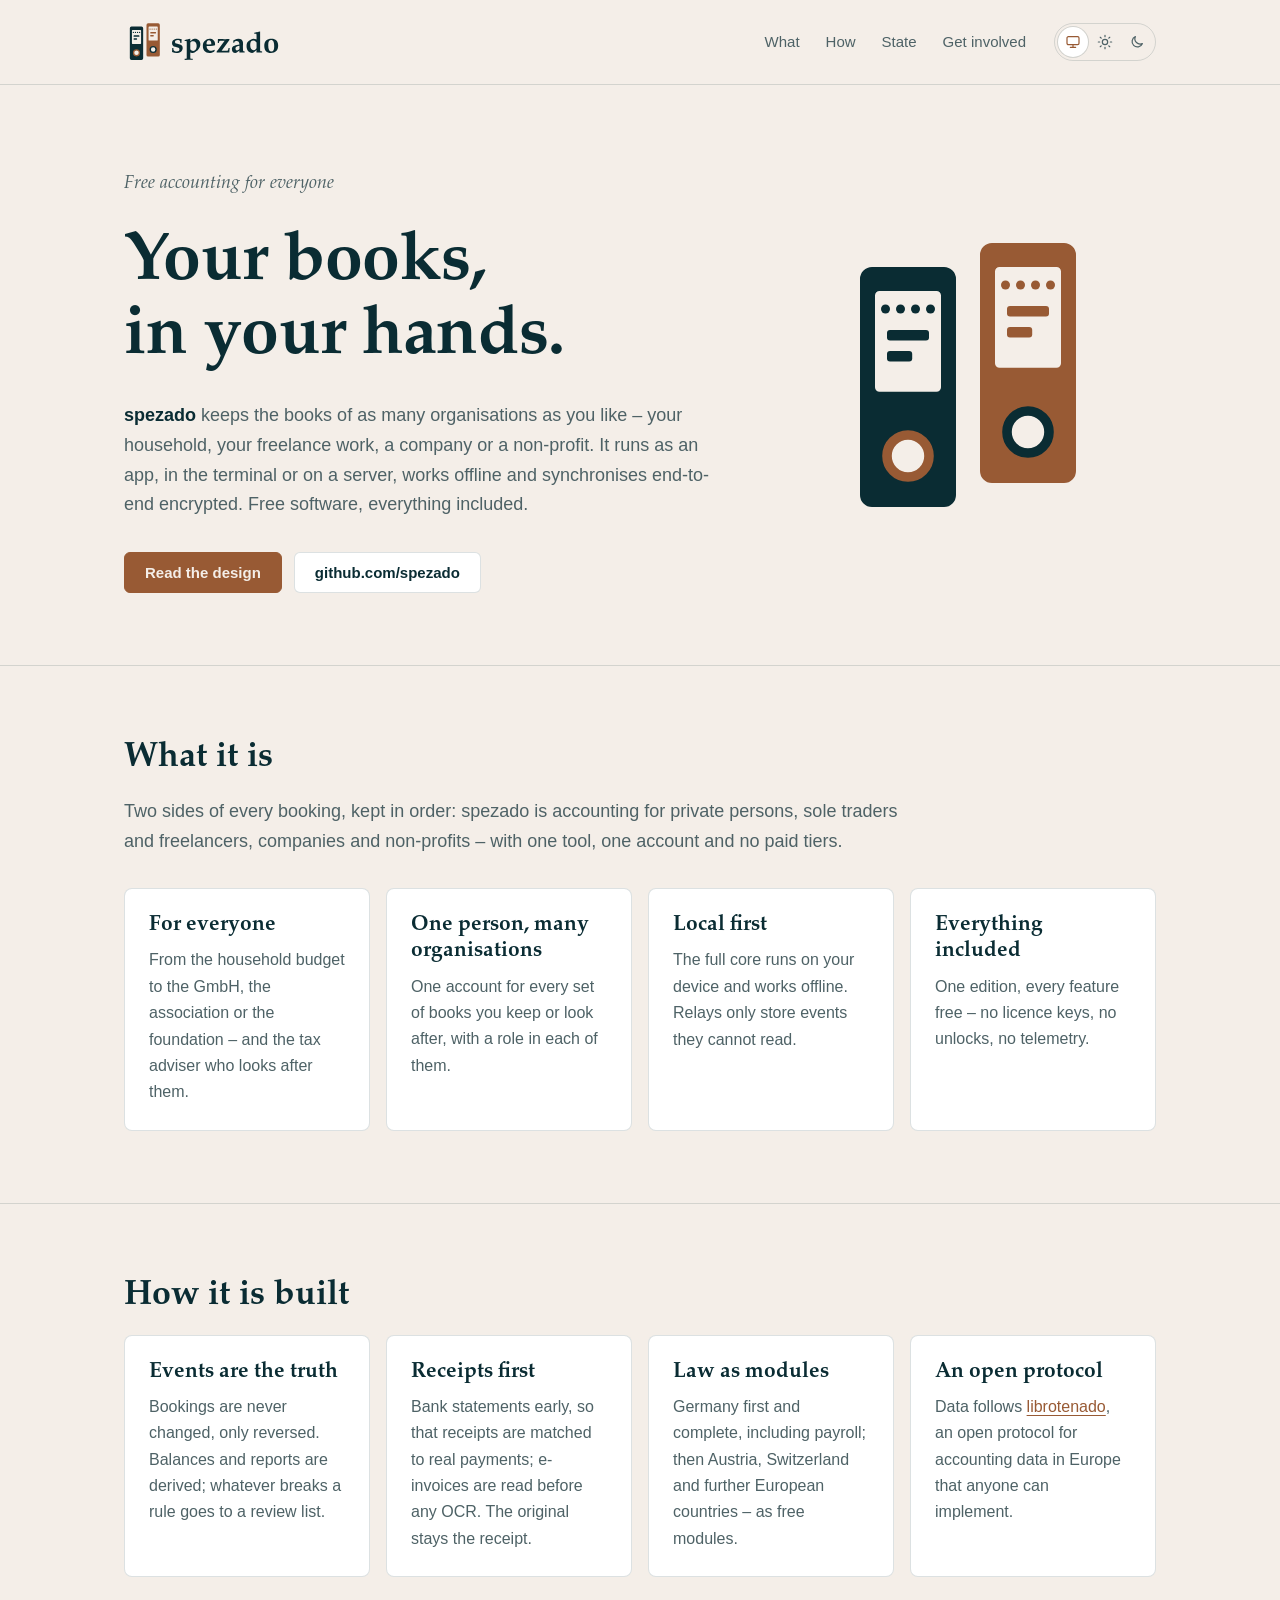
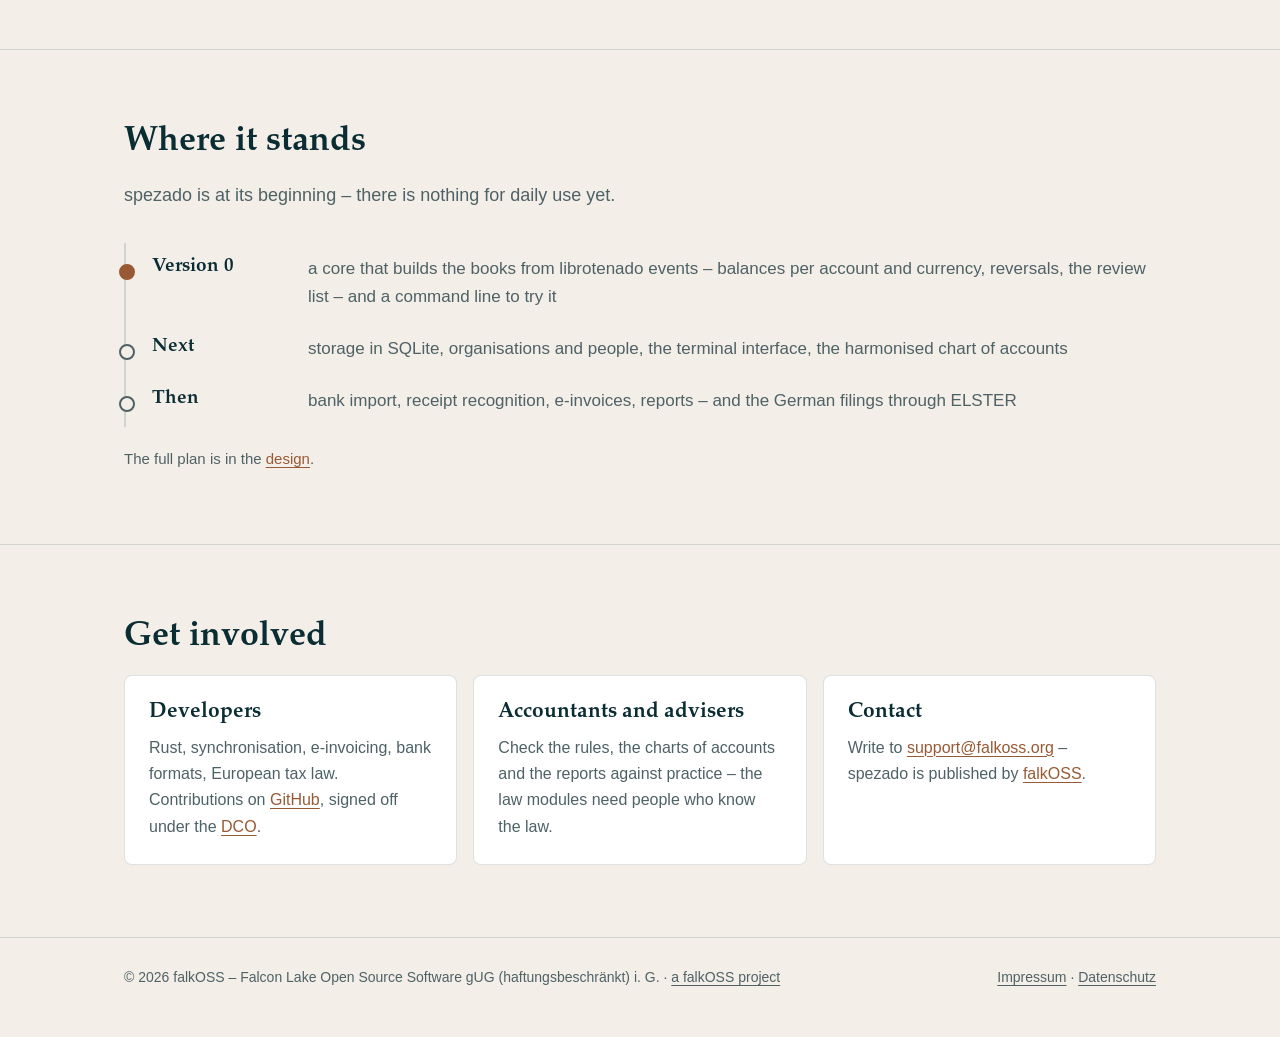
==== index.html @ 471a6f92 "spezado website: the landing page at spezado.app One static page with the brand kit – light, dark or" ====
<!doctype html>
<html lang="en">
<head>
  <meta charset="utf-8">
  <meta name="viewport" content="width=device-width, initial-scale=1">
  <title>spezado – free accounting for everyone</title>
  <meta name="description" content="spezado is free accounting software for private finances, freelancers, companies and non-profits – local first, on an open protocol. A falkOSS project, in early development.">
  <meta name="theme-color" content="#F4EEE8" media="(prefers-color-scheme: light)">
  <meta name="theme-color" content="#071F25" media="(prefers-color-scheme: dark)">
  <meta name="color-scheme" content="light dark">
  <link rel="canonical" href="https://spezado.app/">
  <meta property="og:type" content="website">
  <meta property="og:url" content="https://spezado.app/">
  <meta property="og:site_name" content="spezado">
  <meta property="og:title" content="spezado – free accounting for everyone">
  <meta property="og:description" content="Free accounting for private finances, freelancers, companies and non-profits – local first, on an open protocol, everything included.">
  <meta property="og:image" content="https://spezado.app/social.png">
  <meta property="og:image:width" content="1280">
  <meta property="og:image:height" content="640">
  <meta name="twitter:card" content="summary_large_image">
  <link rel="icon" href="favicon.ico" sizes="any">
  <link rel="icon" href="favicon.svg" type="image/svg+xml">
  <link rel="apple-touch-icon" href="apple-touch-icon.png">
  <link rel="manifest" href="site.webmanifest">
  <link rel="preload" href="assets/fonts/Domitian-Bold.woff2" as="font" type="font/woff2" crossorigin>
  <link rel="stylesheet" href="style.css">
  <script>try { var t = localStorage.getItem("theme"); if (t === "light" || t === "dark") document.documentElement.dataset.theme = t; } catch (e) {}</script>
  <script src="theme.js" defer></script>
</head>
<body>
  <header>
    <div class="wrap">
      <a class="home" href="./" aria-label="spezado home">
        <img class="on-light" src="assets/spezado-lockup-on-light.svg" alt="spezado" width="157" height="44">
        <img class="on-dark" src="assets/spezado-lockup-on-dark.svg" alt="spezado" width="157" height="44">
      </a>
      <div class="right">
        <nav>
          <a href="#what">What</a>
          <a href="#how">How</a>
          <a href="#state">State</a>
          <a href="#involved">Get involved</a>
        </nav>
        <div class="theme" role="group" aria-label="Colour scheme" hidden>
          <button type="button" data-set-theme="system" aria-pressed="true" title="Like the system">
            <svg viewBox="0 0 24 24" aria-hidden="true"><rect x="3" y="4" width="18" height="12" rx="2"/><path d="M8 20h8M12 16v4"/></svg><span class="sr">Like the system</span>
          </button>
          <button type="button" data-set-theme="light" aria-pressed="false" title="Light">
            <svg viewBox="0 0 24 24" aria-hidden="true"><circle cx="12" cy="12" r="4"/><path d="M12 2v2M12 20v2M4.9 4.9l1.4 1.4M17.7 17.7l1.4 1.4M2 12h2M20 12h2M4.9 19.1l1.4-1.4M17.7 6.3l1.4-1.4"/></svg><span class="sr">Light</span>
          </button>
          <button type="button" data-set-theme="dark" aria-pressed="false" title="Dark">
            <svg viewBox="0 0 24 24" aria-hidden="true"><path d="M20 14.5A8 8 0 0 1 9.5 4a8 8 0 1 0 10.5 10.5z"/></svg><span class="sr">Dark</span>
          </button>
        </div>
      </div>
    </div>
  </header>

  <main>
    <div class="hero">
      <div class="wrap">
        <div>
          <p class="kicker">Free accounting for everyone</p>
          <h1>Your books,<br>in your hands.</h1>
          <p><strong>spezado</strong> keeps the books of as many organisations as you like – your household, your
            freelance work, a company or a non-profit. It runs as an app, in the terminal or on a server, works
            offline and synchronises end-to-end encrypted. Free software, everything included.</p>
          <div class="buttons">
            <a class="button primary" href="https://github.com/spezado/spezado/blob/main/docs/spec.md">Read the design</a>
            <a class="button" href="https://github.com/spezado">github.com/spezado</a>
          </div>
        </div>
        <div class="mark">
          <img class="on-light" src="assets/spezado-mark-on-light.svg" alt="" width="300" height="300">
          <img class="on-dark" src="assets/spezado-mark-on-dark.svg" alt="" width="300" height="300">
        </div>
      </div>
    </div>

    <section id="what">
      <div class="wrap">
        <h2>What it is</h2>
        <p class="lead">Two sides of every booking, kept in order: spezado is accounting for private persons, sole
          traders and freelancers, companies and non-profits – with one tool, one account and no paid tiers.</p>
        <div class="grid">
          <div class="cell"><h3>For everyone</h3><p>From the household budget to the GmbH, the association or the foundation – and the tax adviser who looks after them.</p></div>
          <div class="cell"><h3>One person, many organisations</h3><p>One account for every set of books you keep or look after, with a role in each of them.</p></div>
          <div class="cell"><h3>Local first</h3><p>The full core runs on your device and works offline. Relays only store events they cannot read.</p></div>
          <div class="cell"><h3>Everything included</h3><p>One edition, every feature free – no licence keys, no unlocks, no telemetry.</p></div>
        </div>
      </div>
    </section>

    <section id="how">
      <div class="wrap">
        <h2>How it is built</h2>
        <div class="grid">
          <div class="cell"><h3>Events are the truth</h3><p>Bookings are never changed, only reversed. Balances and reports are derived; whatever breaks a rule goes to a review list.</p></div>
          <div class="cell"><h3>Receipts first</h3><p>Bank statements early, so that receipts are matched to real payments; e-invoices are read before any OCR. The original stays the receipt.</p></div>
          <div class="cell"><h3>Law as modules</h3><p>Germany first and complete, including payroll; then Austria, Switzerland and further European countries – as free modules.</p></div>
          <div class="cell"><h3>An open protocol</h3><p>Data follows <a href="https://github.com/librotenado/librotenado">librotenado</a>, an open protocol for accounting data in Europe that anyone can implement.</p></div>
        </div>
      </div>
    </section>

    <section id="state">
      <div class="wrap">
        <h2>Where it stands</h2>
        <p class="lead">spezado is at its beginning – there is nothing for daily use yet.</p>
        <ol class="steps">
          <li class="now"><span class="name">Version 0</span><span class="what">a core that builds the books from librotenado events – balances per account and currency, reversals, the review list – and a command line to try it</span></li>
          <li><span class="name">Next</span><span class="what">storage in SQLite, organisations and people, the terminal interface, the harmonised chart of accounts</span></li>
          <li><span class="name">Then</span><span class="what">bank import, receipt recognition, e-invoices, reports – and the German filings through ELSTER</span></li>
        </ol>
        <p class="note">The full plan is in the <a href="https://github.com/spezado/spezado/blob/main/docs/spec.md">design</a>.</p>
      </div>
    </section>

    <section id="involved">
      <div class="wrap">
        <h2>Get involved</h2>
        <div class="grid three">
          <div class="cell"><h3>Developers</h3><p>Rust, synchronisation, e-invoicing, bank formats, European tax law. Contributions on <a href="https://github.com/spezado">GitHub</a>, signed off under the <a href="https://developercertificate.org">DCO</a>.</p></div>
          <div class="cell"><h3>Accountants and advisers</h3><p>Check the rules, the charts of accounts and the reports against practice – the law modules need people who know the law.</p></div>
          <div class="cell"><h3>Contact</h3><p>Write to <a href="mailto:support@falkoss.org">support@falkoss.org</a> – spezado is published by <a href="https://falkoss.org">falkOSS</a>.</p></div>
        </div>
      </div>
    </section>
  </main>

  <footer>
    <div class="wrap">
      <span>© 2026 falkOSS – Falcon Lake Open Source Software gUG (haftungsbeschränkt) i. G. · <a href="https://falkoss.org">a falkOSS project</a></span>
      <span><a href="https://falkoss.org/impressum.html">Impressum</a> · <a href="https://falkoss.org/datenschutz.html">Datenschutz</a></span>
    </div>
  </footer>
</body>
</html>
---- style.css ----
/* SPDX-License-Identifier: AGPL-3.0-or-later */
/* spezado – one page. Colours from spezado/brand/generate.py: deep-sea petrol and copper bronze as equals, paper in
   light mode, night in dark mode. Light or dark follows the system unless the visitor picks one (theme.js sets
   data-theme on <html>). Headings in Domitian (bundled, OFL-1.1), body text in the system font – nothing is loaded
   from elsewhere. */

@font-face { font-family: "Domitian"; src: url("assets/fonts/Domitian-Roman.woff2") format("woff2"); font-weight: 400; font-style: normal; font-display: swap; }
@font-face { font-family: "Domitian"; src: url("assets/fonts/Domitian-Italic.woff2") format("woff2"); font-weight: 400; font-style: italic; font-display: swap; }
@font-face { font-family: "Domitian"; src: url("assets/fonts/Domitian-Bold.woff2") format("woff2"); font-weight: 700; font-style: normal; font-display: swap; }

:root {
  --bg: #F4EEE8;        /* paper */
  --surface: #FFFFFF;
  --text: #0A2C33;      /* ink */
  --muted: #4E6266;
  --accent: #985A34;    /* copper bronze */
  --on-accent: #F4EEE8;
  --line: rgba(10, 44, 51, 0.14);
  --serif: "Domitian", Palatino, "Palatino Linotype", "Book Antiqua", Georgia, serif;
  --sans: -apple-system, BlinkMacSystemFont, "Segoe UI", Roboto, "Helvetica Neue", Arial, sans-serif;
  color-scheme: light;
}

/* dark: chosen by the visitor, or by the system when nothing is chosen (the two blocks must stay the same) */
:root[data-theme="dark"] {
  --bg: #071F25;      /* night */
  --surface: #0D2A31;
  --text: #F4EEE8;
  --muted: #9FB2B4;
  --accent: #D59A70;  /* copper bronze light */
  --on-accent: #071F25;
  --line: rgba(244, 238, 232, 0.14);
  color-scheme: dark;
}

@media (prefers-color-scheme: dark) {
  :root:not([data-theme="light"]) {
    --bg: #071F25;
    --surface: #0D2A31;
    --text: #F4EEE8;
    --muted: #9FB2B4;
    --accent: #D59A70;
    --on-accent: #071F25;
    --line: rgba(244, 238, 232, 0.14);
    color-scheme: dark;
  }
}

/* artwork for light and dark – one of each pair is shown */
.on-dark { display: none; }
:root[data-theme="dark"] .on-light { display: none; }
:root[data-theme="dark"] .on-dark { display: inline; }
@media (prefers-color-scheme: dark) {
  :root:not([data-theme="light"]) .on-light { display: none; }
  :root:not([data-theme="light"]) .on-dark { display: inline; }
}

* { box-sizing: border-box; }
html { scroll-behavior: smooth; }
body { margin: 0; color: var(--text); background: var(--bg); font: 17px/1.65 var(--sans); -webkit-font-smoothing: antialiased; }
a { color: var(--accent); text-decoration: underline; text-decoration-thickness: 1px; text-underline-offset: 3px; }
a:hover { text-decoration-thickness: 2px; }
::selection { background: var(--accent); color: var(--on-accent); }
:focus-visible { outline: 2px solid var(--accent); outline-offset: 3px; }
.wrap { max-width: 1080px; margin: 0 auto; padding: 0 24px; }

/* header */
header { padding: 20px 0; border-bottom: 1px solid var(--line); }
header .wrap { display: flex; align-items: center; justify-content: space-between; gap: 24px; }
header .home { display: block; line-height: 0; }
header .home img { height: 44px; width: auto; }
header .right { display: flex; align-items: center; gap: 28px; }
nav { display: flex; gap: 26px; font-size: 15px; }
nav a { color: var(--muted); text-decoration: none; }
nav a:hover { color: var(--text); }

/* theme switch: system, light, dark */
.theme { display: flex; gap: 2px; padding: 3px; border: 1px solid var(--line); border-radius: 999px; }
.theme[hidden] { display: none; }
.theme button { appearance: none; display: grid; place-items: center; width: 30px; height: 30px; padding: 0; border: 0; border-radius: 999px; background: none; color: var(--muted); cursor: pointer; }
.theme button:hover { color: var(--text); }
.theme button[aria-pressed="true"] { background: var(--surface); color: var(--accent); box-shadow: 0 0 0 1px var(--line); }
.theme svg { width: 16px; height: 16px; fill: none; stroke: currentColor; stroke-width: 1.8; stroke-linecap: round; stroke-linejoin: round; }
.sr { position: absolute; width: 1px; height: 1px; overflow: hidden; clip-path: inset(50%); white-space: nowrap; }

/* hero */
.hero { padding: 88px 0 72px; }
.hero .wrap { display: grid; grid-template-columns: 1.6fr 1fr; gap: 56px; align-items: center; }
.kicker { font: italic 400 22px/1.3 var(--serif); color: var(--accent); margin: 0 0 14px; }
.hero h1 { font: 700 clamp(40px, 6vw, 68px)/1.08 var(--serif); margin: 0 0 26px; letter-spacing: -0.01em; }
.hero p { color: var(--muted); font-size: 18px; margin: 0 0 32px; max-width: 34em; }
.hero p strong { color: var(--text); }
.hero .mark { justify-self: center; }
.hero .mark img { width: 100%; max-width: 300px; height: auto; }
.buttons { display: flex; flex-wrap: wrap; gap: 12px; }
.button { display: inline-block; padding: 11px 20px; border: 1px solid var(--line); border-radius: 6px; font: 600 15px var(--sans); color: var(--text); background: var(--surface); text-decoration: none; }
.button.primary { background: var(--accent); border-color: var(--accent); color: var(--on-accent); }
.button:hover { border-color: var(--accent); }

/* sections */
section { padding: 72px 0; border-top: 1px solid var(--line); }
section h2 { font: 700 34px/1.2 var(--serif); margin: 0 0 18px; }
.lead { color: var(--muted); max-width: 44em; margin: 0 0 32px; font-size: 18px; }
.grid { display: grid; grid-template-columns: repeat(4, 1fr); gap: 16px; }
.grid.three { grid-template-columns: repeat(3, 1fr); }
@media (max-width: 1000px) { .grid { grid-template-columns: repeat(2, 1fr); } }
.cell { background: var(--surface); border: 1px solid var(--line); border-radius: 8px; padding: 24px; }
.cell h3 { margin: 0 0 8px; font: 700 21px/1.25 var(--serif); }
.cell p { margin: 0; color: var(--muted); font-size: 16px; }

/* state */
.steps { list-style: none; margin: 0 0 20px; padding: 0; border-left: 2px solid var(--line); }
.steps li { position: relative; display: grid; grid-template-columns: 140px 1fr; gap: 16px; padding: 12px 0 12px 26px; }
.steps li::before { content: ""; position: absolute; left: -7px; top: 21px; width: 12px; height: 12px; border-radius: 50%; background: var(--bg); border: 2px solid var(--muted); }
.steps li.now::before { background: var(--accent); border-color: var(--accent); }
.steps .name { font: 700 19px var(--serif); }
.steps .what { color: var(--muted); }
.note { color: var(--muted); font-size: 15px; margin: 0; }

/* footer */
footer { border-top: 1px solid var(--line); padding: 28px 0 48px; color: var(--muted); font-size: 14px; }
footer .wrap { display: flex; flex-wrap: wrap; justify-content: space-between; gap: 12px; }
footer a { color: var(--muted); }
footer a:hover { color: var(--text); }

/* 404 */
.page { padding-top: 56px; padding-bottom: 80px; }
.page > * { max-width: 760px; }
.page h1 { font: 700 40px var(--serif); margin: 0 0 20px; }
.page p { color: var(--muted); }

@media (max-width: 760px) {
  .hero { padding: 48px 0 56px; }
  .hero .wrap { grid-template-columns: 1fr; gap: 28px; }
  .hero .mark { order: -1; justify-self: start; }
  .hero .mark img { max-width: 120px; }
  nav { display: none; }
  .grid, .grid.three { grid-template-columns: 1fr; }
  .steps li { grid-template-columns: 1fr; gap: 2px; }
}
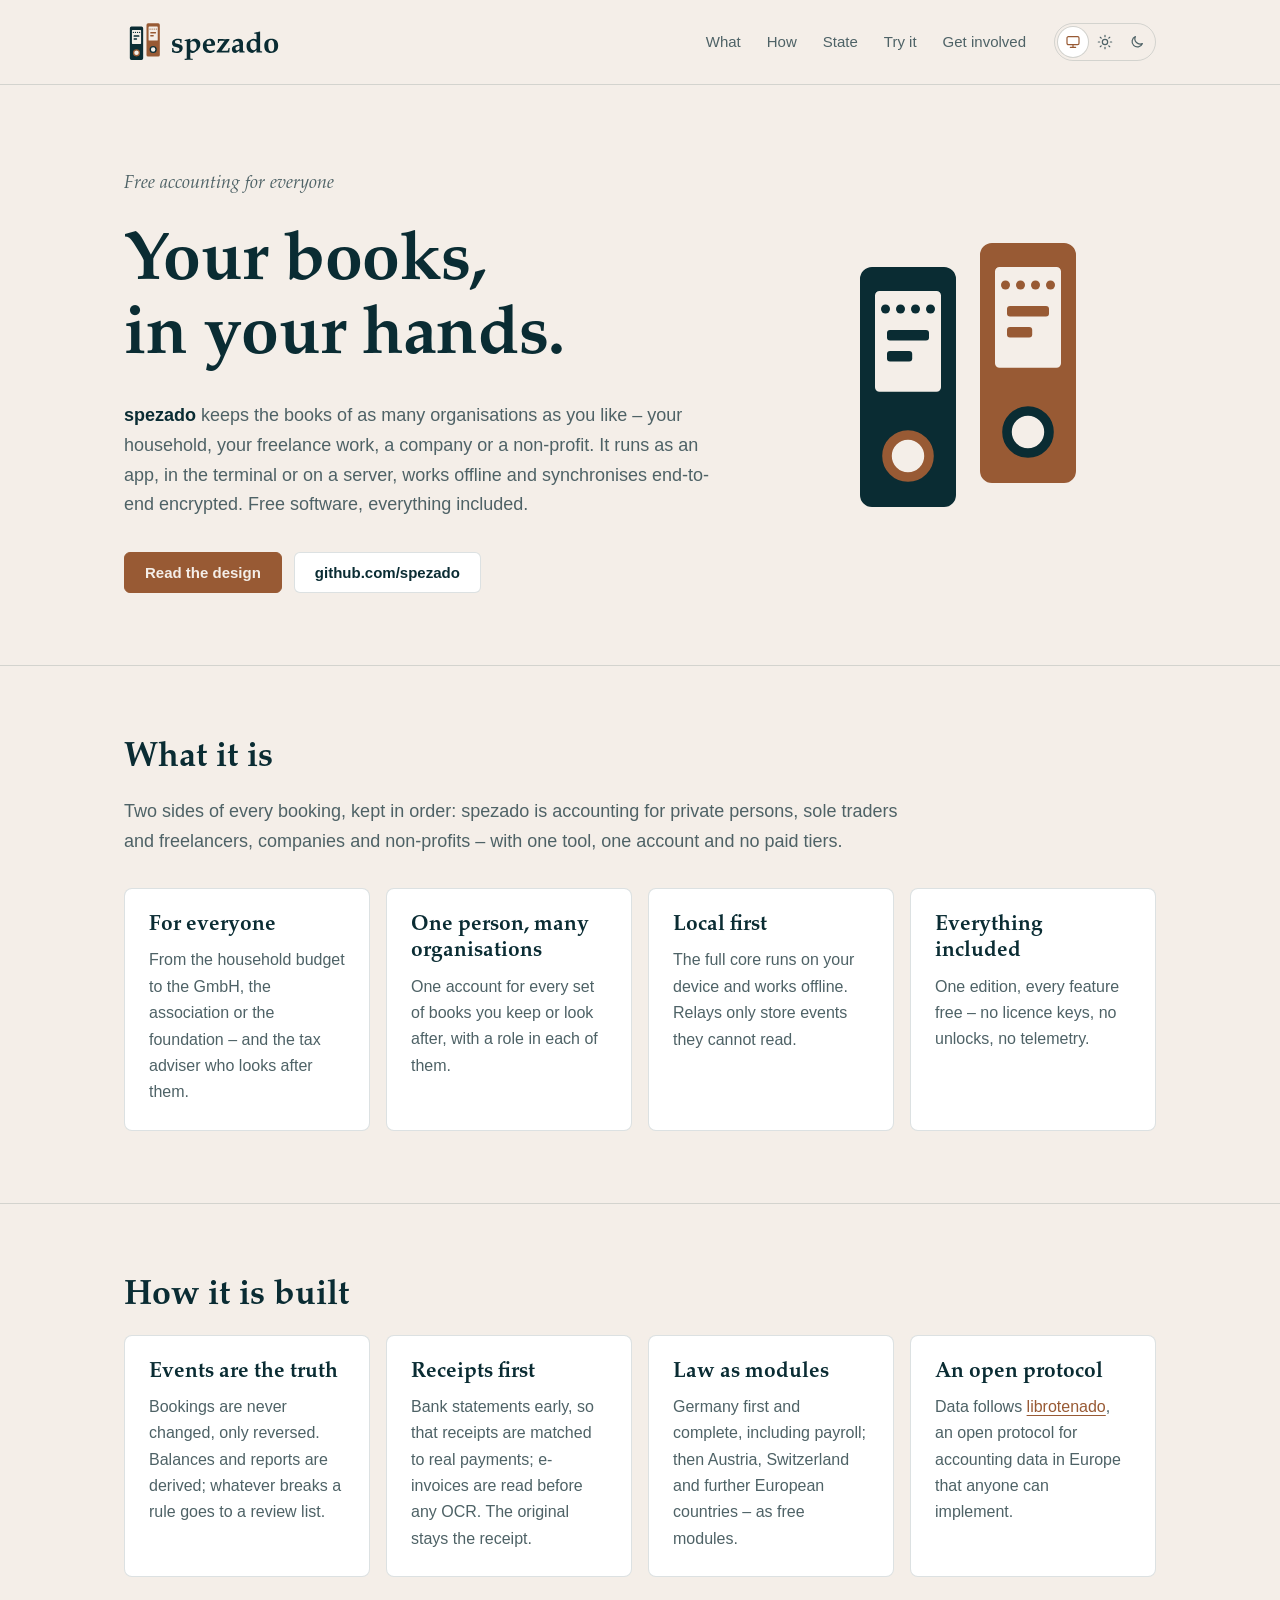
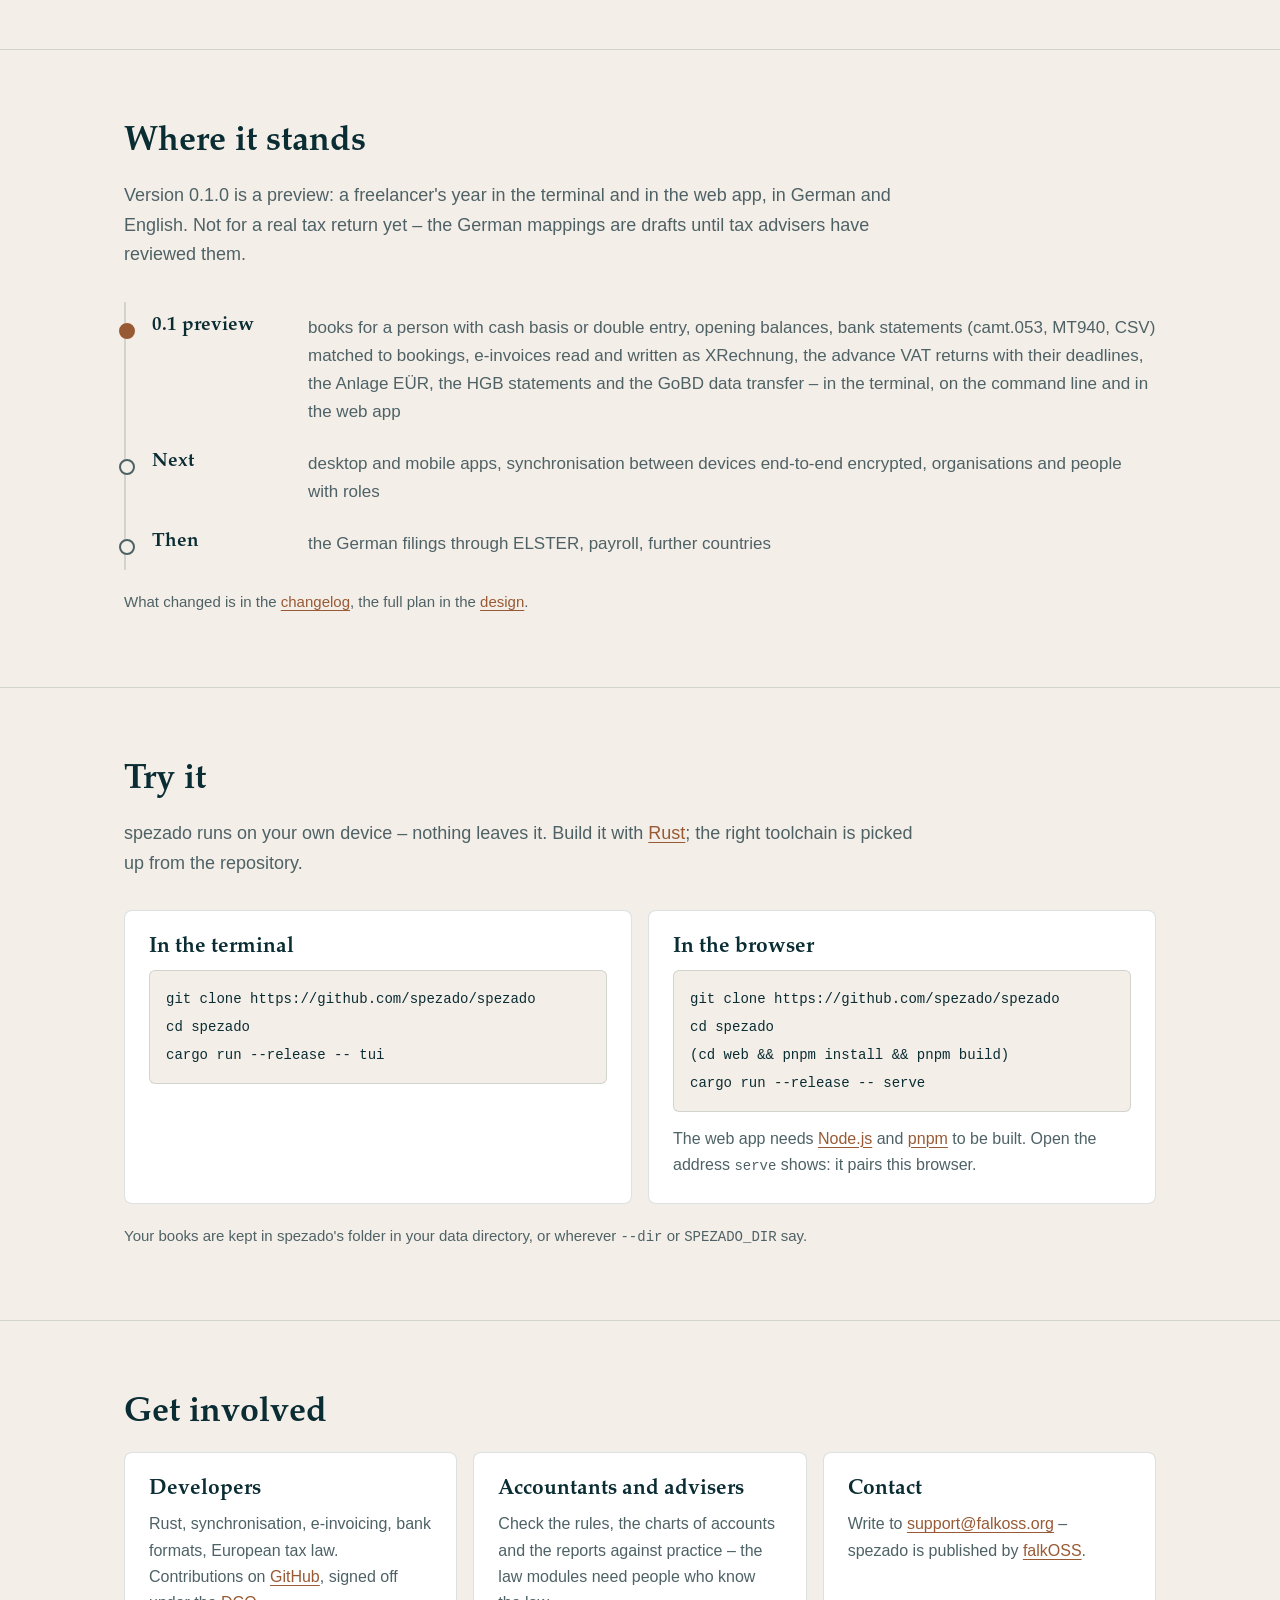
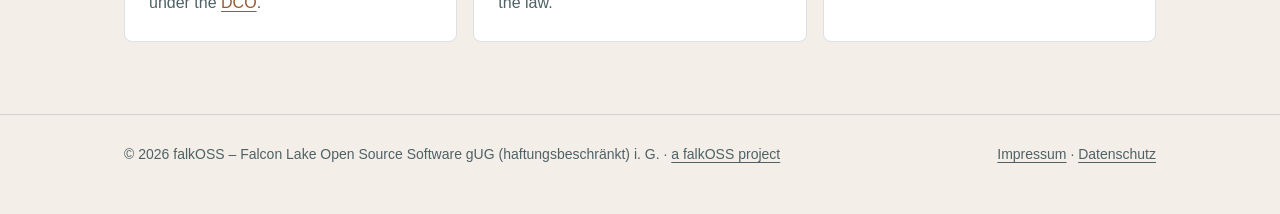
==== commit a6a230fc: "spezado website: the 0.1 preview and how to try it Co-Authored-By: Claude Opus 5.5 <noreply@anthropi" ====
--- a/index.html
+++ b/index.html
@@ -4,7 +4,7 @@
   <meta charset="utf-8">
   <meta name="viewport" content="width=device-width, initial-scale=1">
   <title>spezado – free accounting for everyone</title>
-  <meta name="description" content="spezado is free accounting software for private finances, freelancers, companies and non-profits – local first, on an open protocol. A falkOSS project, in early development.">
+  <meta name="description" content="spezado is free accounting software for private finances, freelancers, companies and non-profits – local first, on an open protocol. A falkOSS project, available as a preview.">
   <meta name="theme-color" content="#F4EEE8" media="(prefers-color-scheme: light)">
   <meta name="theme-color" content="#071F25" media="(prefers-color-scheme: dark)">
   <meta name="color-scheme" content="light dark">
@@ -39,6 +39,7 @@
           <a href="#what">What</a>
           <a href="#how">How</a>
           <a href="#state">State</a>
+          <a href="#try">Try it</a>
           <a href="#involved">Get involved</a>
         </nav>
         <div class="theme" role="group" aria-label="Colour scheme" hidden>
@@ -106,13 +107,39 @@
     <section id="state">
       <div class="wrap">
         <h2>Where it stands</h2>
-        <p class="lead">spezado is at its beginning – there is nothing for daily use yet.</p>
+        <p class="lead">Version 0.1.0 is a preview: a freelancer's year in the terminal and in the web app, in German and
+          English. Not for a real tax return yet – the German mappings are drafts until tax advisers have reviewed them.</p>
         <ol class="steps">
-          <li class="now"><span class="name">Version 0</span><span class="what">a core that builds the books from librotenado events – balances per account and currency, reversals, the review list – and a command line to try it</span></li>
-          <li><span class="name">Next</span><span class="what">storage in SQLite, organisations and people, the terminal interface, the harmonised chart of accounts</span></li>
-          <li><span class="name">Then</span><span class="what">bank import, receipt recognition, e-invoices, reports – and the German filings through ELSTER</span></li>
+          <li class="now"><span class="name">0.1 preview</span><span class="what">books for a person with cash basis or double entry, opening balances, bank statements (camt.053, MT940, CSV) matched to bookings, e-invoices read and written as XRechnung, the advance VAT returns with their deadlines, the Anlage EÜR, the HGB statements and the GoBD data transfer – in the terminal, on the command line and in the web app</span></li>
+          <li><span class="name">Next</span><span class="what">desktop and mobile apps, synchronisation between devices end-to-end encrypted, organisations and people with roles</span></li>
+          <li><span class="name">Then</span><span class="what">the German filings through ELSTER, payroll, further countries</span></li>
         </ol>
-        <p class="note">The full plan is in the <a href="https://github.com/spezado/spezado/blob/main/docs/spec.md">design</a>.</p>
+        <p class="note">What changed is in the <a href="https://github.com/spezado/spezado/blob/main/CHANGELOG.md">changelog</a>, the full plan in the <a href="https://github.com/spezado/spezado/blob/main/docs/spec.md">design</a>.</p>
+      </div>
+    </section>
+
+    <section id="try">
+      <div class="wrap">
+        <h2>Try it</h2>
+        <p class="lead">spezado runs on your own device – nothing leaves it. Build it with
+          <a href="https://rustup.rs">Rust</a>; the right toolchain is picked up from the repository.</p>
+        <div class="grid two">
+          <div class="cell">
+            <h3>In the terminal</h3>
+<pre><code>git clone https://github.com/spezado/spezado
+cd spezado
+cargo run --release -- tui</code></pre>
+          </div>
+          <div class="cell">
+            <h3>In the browser</h3>
+<pre><code>git clone https://github.com/spezado/spezado
+cd spezado
+(cd web &amp;&amp; pnpm install &amp;&amp; pnpm build)
+cargo run --release -- serve</code></pre>
+            <p>The web app needs <a href="https://nodejs.org">Node.js</a> and <a href="https://pnpm.io">pnpm</a> to be built. Open the address <code>serve</code> shows: it pairs this browser.</p>
+          </div>
+        </div>
+        <p class="note">Your books are kept in spezado's folder in your data directory, or wherever <code>--dir</code> or <code>SPEZADO_DIR</code> say.</p>
       </div>
     </section>
 
--- a/style.css
+++ b/style.css
@@ -103,10 +103,13 @@
 .lead { color: var(--muted); max-width: 44em; margin: 0 0 32px; font-size: 18px; }
 .grid { display: grid; grid-template-columns: repeat(4, 1fr); gap: 16px; }
 .grid.three { grid-template-columns: repeat(3, 1fr); }
+.grid.two { grid-template-columns: repeat(2, 1fr); }
 @media (max-width: 1000px) { .grid { grid-template-columns: repeat(2, 1fr); } }
-.cell { background: var(--surface); border: 1px solid var(--line); border-radius: 8px; padding: 24px; }
+.cell { min-width: 0; background: var(--surface); border: 1px solid var(--line); border-radius: 8px; padding: 24px; }
 .cell h3 { margin: 0 0 8px; font: 700 21px/1.25 var(--serif); }
 .cell p { margin: 0; color: var(--muted); font-size: 16px; }
+.cell pre { margin: 0 0 14px; padding: 14px 16px; overflow-x: auto; border: 1px solid var(--line); border-radius: 6px; background: var(--bg); }
+code { font: 14px/1.6 ui-monospace, SFMono-Regular, Menlo, Consolas, monospace; }
 
 /* state */
 .steps { list-style: none; margin: 0 0 20px; padding: 0; border-left: 2px solid var(--line); }
@@ -116,6 +119,7 @@
 .steps .name { font: 700 19px var(--serif); }
 .steps .what { color: var(--muted); }
 .note { color: var(--muted); font-size: 15px; margin: 0; }
+.grid + .note { margin-top: 20px; }
 
 /* footer */
 footer { border-top: 1px solid var(--line); padding: 28px 0 48px; color: var(--muted); font-size: 14px; }
@@ -135,6 +139,6 @@
   .hero .mark { order: -1; justify-self: start; }
   .hero .mark img { max-width: 120px; }
   nav { display: none; }
-  .grid, .grid.three { grid-template-columns: 1fr; }
+  .grid, .grid.three, .grid.two { grid-template-columns: 1fr; }
   .steps li { grid-template-columns: 1fr; gap: 2px; }
 }
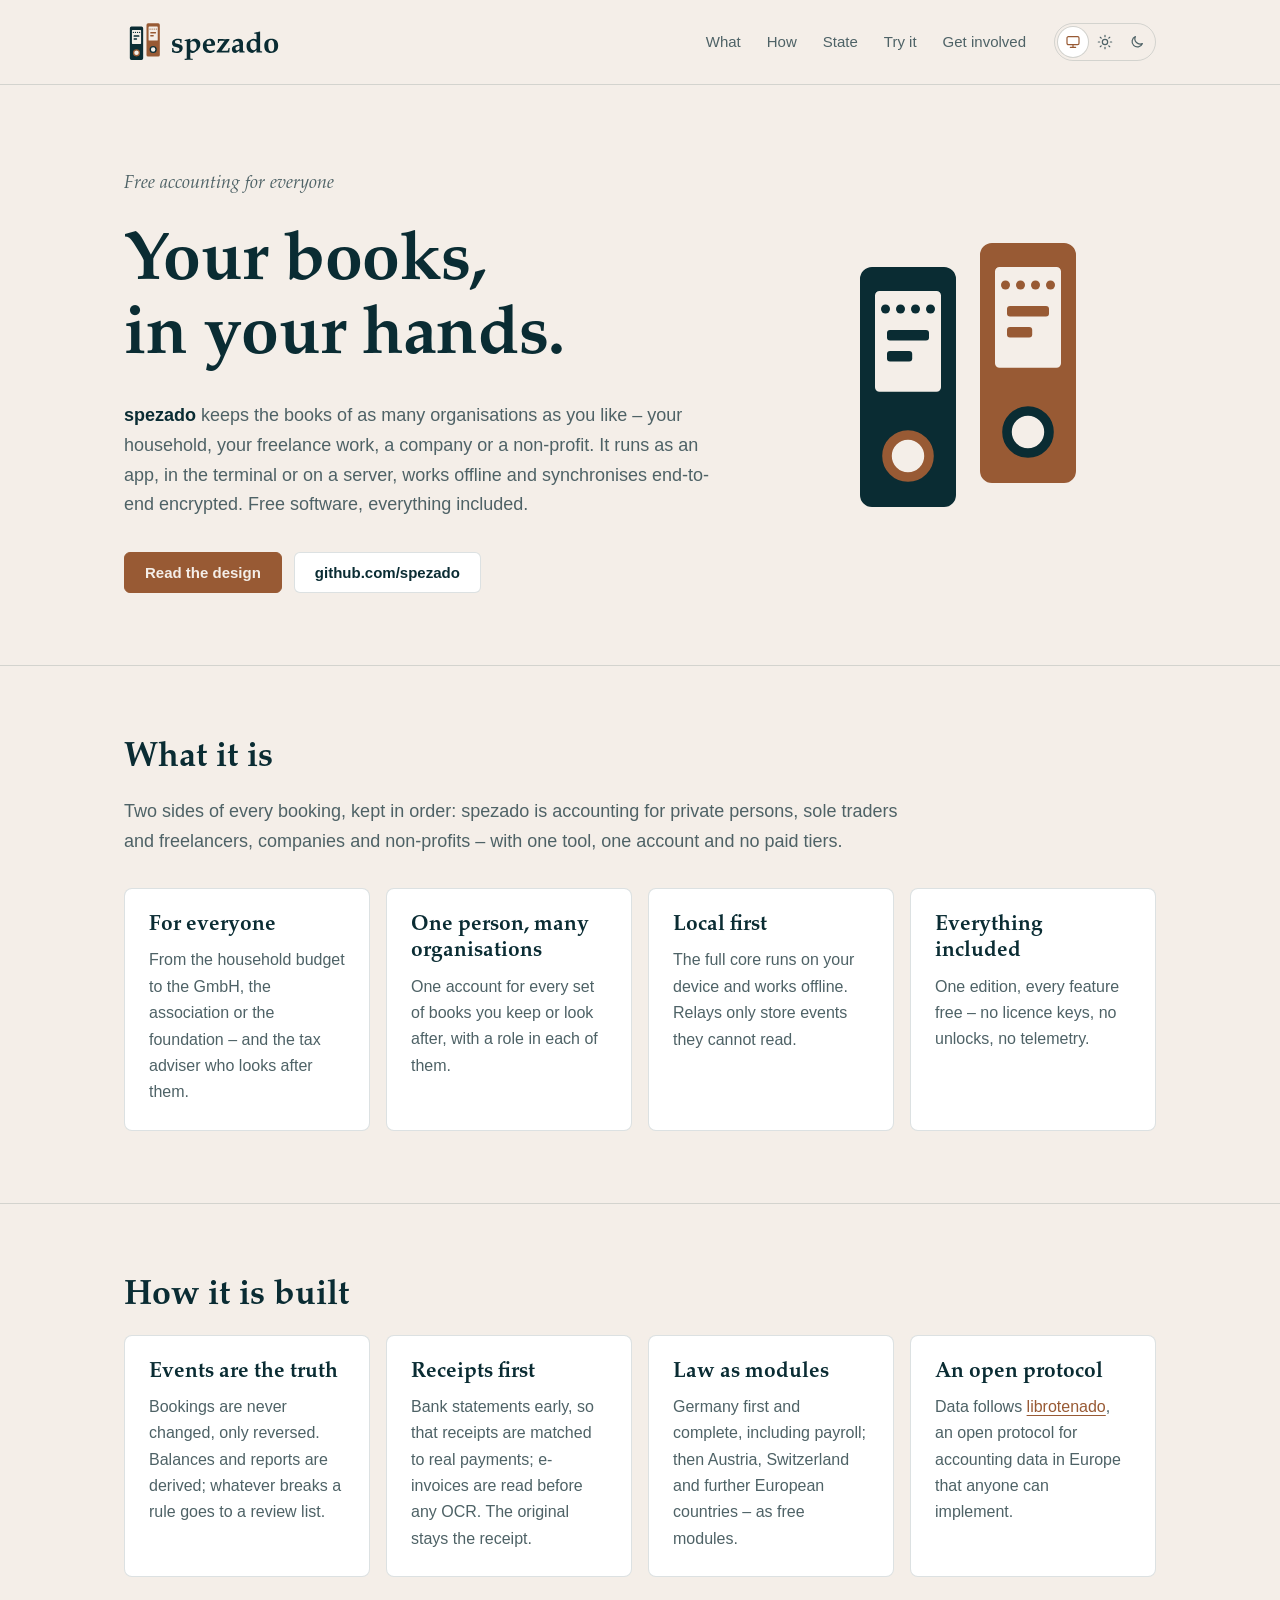
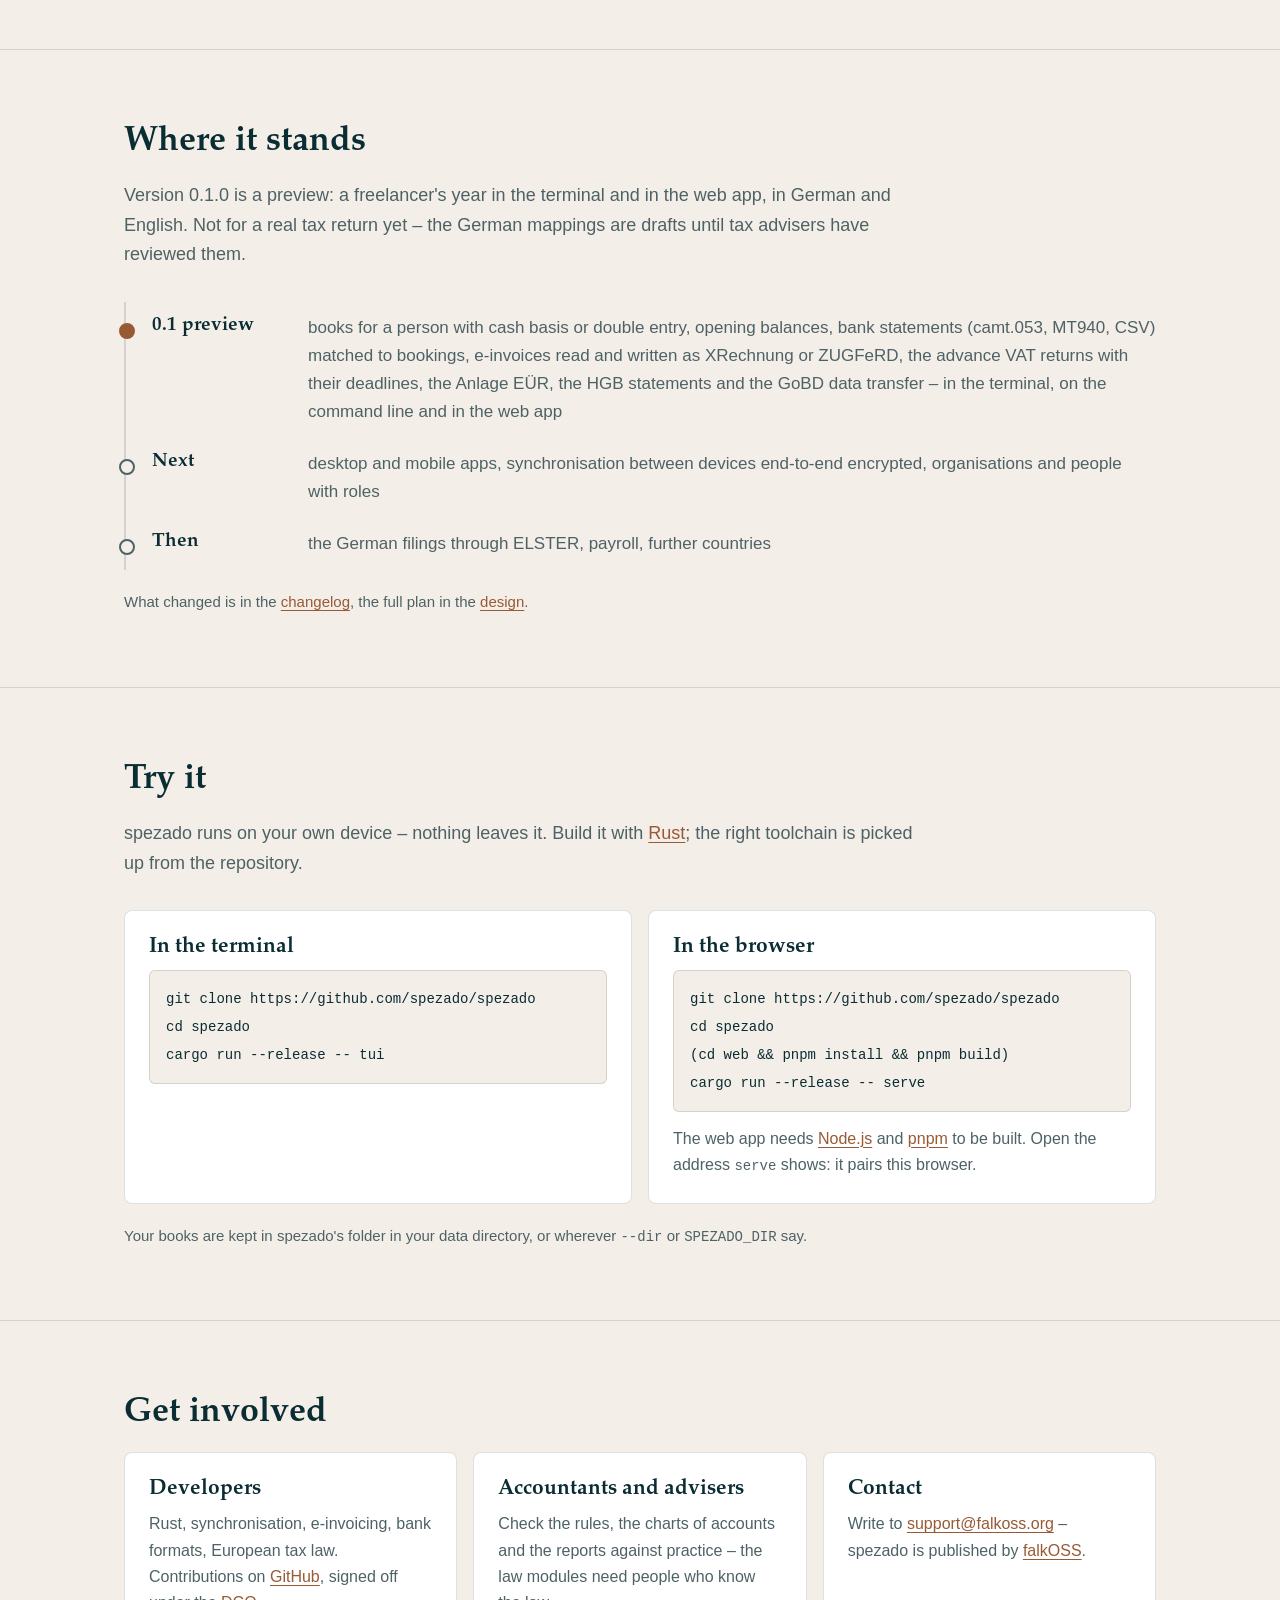
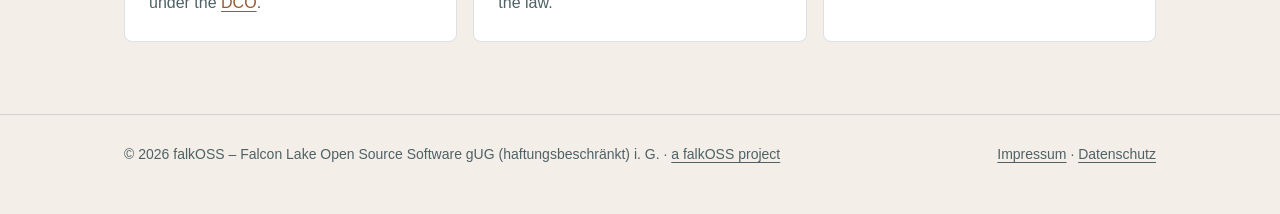
==== commit 2a1045f1: "spezado website: invoices as ZUGFeRD, too Co-Authored-By: Claude Opus 5.5 <noreply@anthropic.com> Si" ====
--- a/index.html
+++ b/index.html
@@ -110,7 +110,7 @@
         <p class="lead">Version 0.1.0 is a preview: a freelancer's year in the terminal and in the web app, in German and
           English. Not for a real tax return yet – the German mappings are drafts until tax advisers have reviewed them.</p>
         <ol class="steps">
-          <li class="now"><span class="name">0.1 preview</span><span class="what">books for a person with cash basis or double entry, opening balances, bank statements (camt.053, MT940, CSV) matched to bookings, e-invoices read and written as XRechnung, the advance VAT returns with their deadlines, the Anlage EÜR, the HGB statements and the GoBD data transfer – in the terminal, on the command line and in the web app</span></li>
+          <li class="now"><span class="name">0.1 preview</span><span class="what">books for a person with cash basis or double entry, opening balances, bank statements (camt.053, MT940, CSV) matched to bookings, e-invoices read and written as XRechnung or ZUGFeRD, the advance VAT returns with their deadlines, the Anlage EÜR, the HGB statements and the GoBD data transfer – in the terminal, on the command line and in the web app</span></li>
           <li><span class="name">Next</span><span class="what">desktop and mobile apps, synchronisation between devices end-to-end encrypted, organisations and people with roles</span></li>
           <li><span class="name">Then</span><span class="what">the German filings through ELSTER, payroll, further countries</span></li>
         </ol>
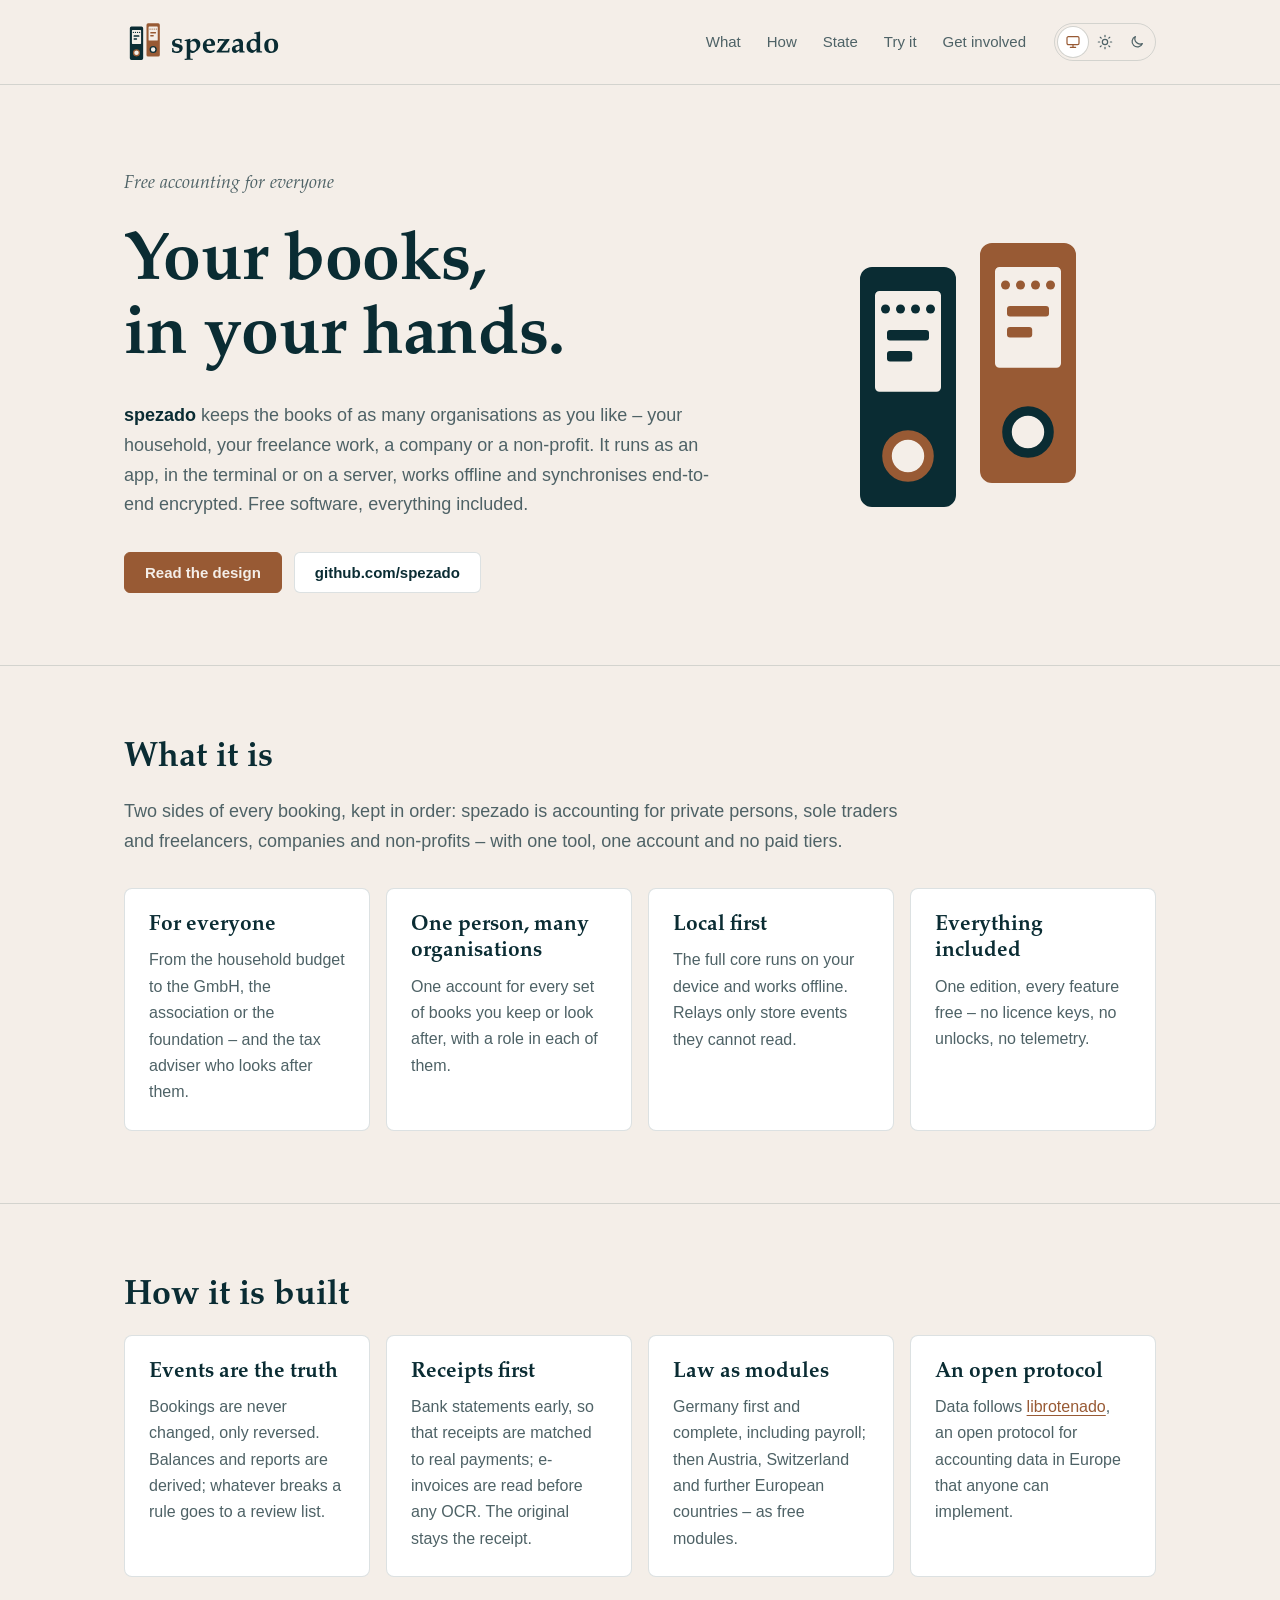
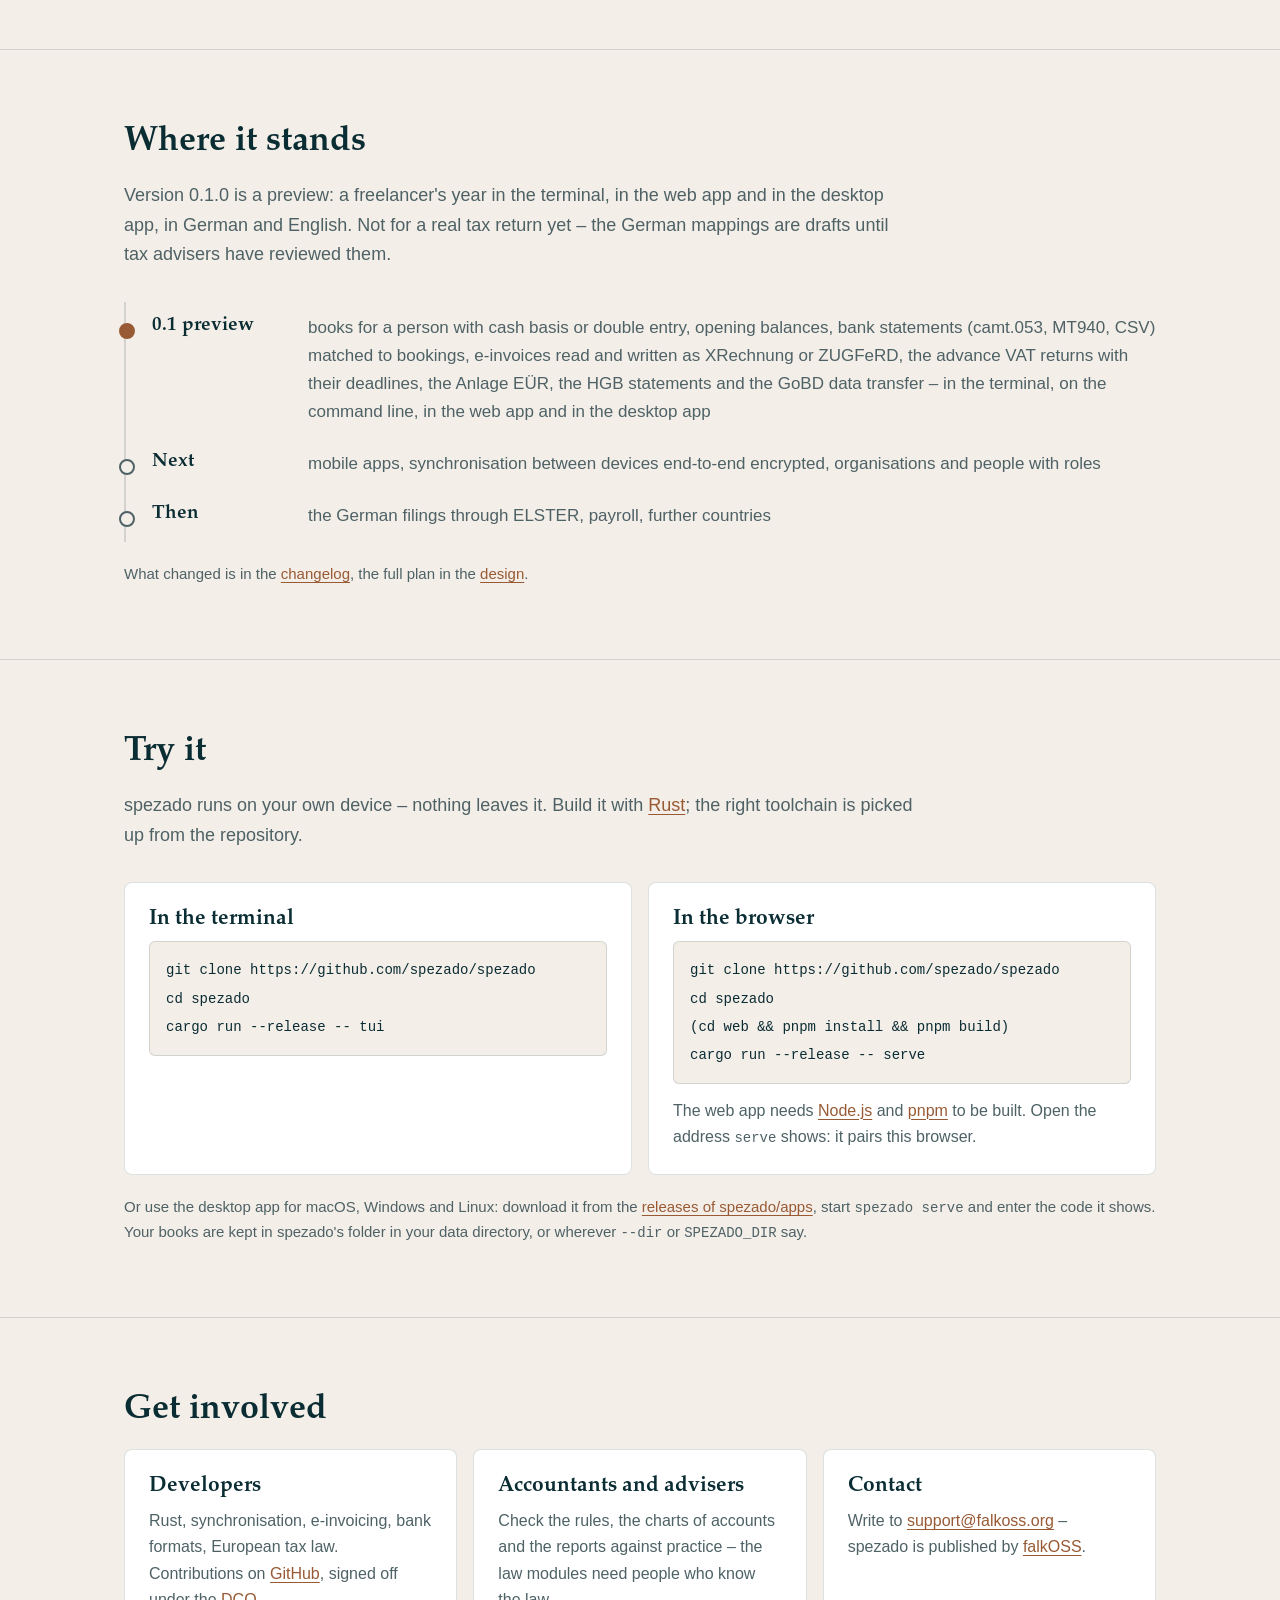
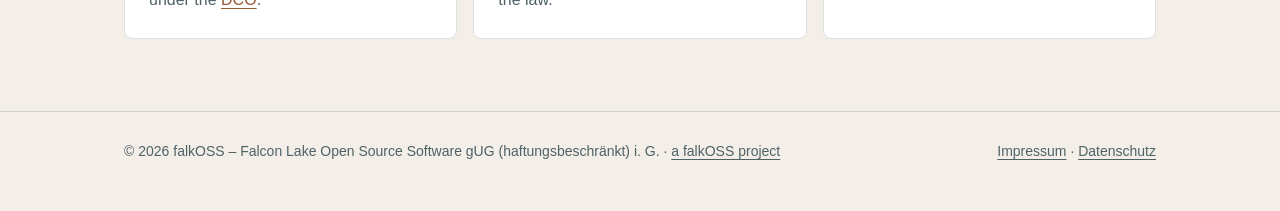
==== commit 57849719: "The desktop app: where it stands and how to try it Co-Authored-By: Claude Opus 5.5 <noreply@anthropi" ====
--- a/index.html
+++ b/index.html
@@ -107,11 +107,11 @@
     <section id="state">
       <div class="wrap">
         <h2>Where it stands</h2>
-        <p class="lead">Version 0.1.0 is a preview: a freelancer's year in the terminal and in the web app, in German and
-          English. Not for a real tax return yet – the German mappings are drafts until tax advisers have reviewed them.</p>
+        <p class="lead">Version 0.1.0 is a preview: a freelancer's year in the terminal, in the web app and in the desktop
+          app, in German and English. Not for a real tax return yet – the German mappings are drafts until tax advisers have reviewed them.</p>
         <ol class="steps">
-          <li class="now"><span class="name">0.1 preview</span><span class="what">books for a person with cash basis or double entry, opening balances, bank statements (camt.053, MT940, CSV) matched to bookings, e-invoices read and written as XRechnung or ZUGFeRD, the advance VAT returns with their deadlines, the Anlage EÜR, the HGB statements and the GoBD data transfer – in the terminal, on the command line and in the web app</span></li>
-          <li><span class="name">Next</span><span class="what">desktop and mobile apps, synchronisation between devices end-to-end encrypted, organisations and people with roles</span></li>
+          <li class="now"><span class="name">0.1 preview</span><span class="what">books for a person with cash basis or double entry, opening balances, bank statements (camt.053, MT940, CSV) matched to bookings, e-invoices read and written as XRechnung or ZUGFeRD, the advance VAT returns with their deadlines, the Anlage EÜR, the HGB statements and the GoBD data transfer – in the terminal, on the command line, in the web app and in the desktop app</span></li>
+          <li><span class="name">Next</span><span class="what">mobile apps, synchronisation between devices end-to-end encrypted, organisations and people with roles</span></li>
           <li><span class="name">Then</span><span class="what">the German filings through ELSTER, payroll, further countries</span></li>
         </ol>
         <p class="note">What changed is in the <a href="https://github.com/spezado/spezado/blob/main/CHANGELOG.md">changelog</a>, the full plan in the <a href="https://github.com/spezado/spezado/blob/main/docs/spec.md">design</a>.</p>
@@ -139,6 +139,9 @@
             <p>The web app needs <a href="https://nodejs.org">Node.js</a> and <a href="https://pnpm.io">pnpm</a> to be built. Open the address <code>serve</code> shows: it pairs this browser.</p>
           </div>
         </div>
+        <p class="note">Or use the desktop app for macOS, Windows and Linux: download it from the
+          <a href="https://github.com/spezado/apps/releases">releases of spezado/apps</a>, start <code>spezado serve</code> and
+          enter the code it shows.</p>
         <p class="note">Your books are kept in spezado's folder in your data directory, or wherever <code>--dir</code> or <code>SPEZADO_DIR</code> say.</p>
       </div>
     </section>
--- a/style.css
+++ b/style.css
@@ -1,5 +1,5 @@
 /* SPDX-License-Identifier: AGPL-3.0-or-later */
-/* spezado – one page. Colours from spezado/brand/generate.py: deep-sea petrol and copper bronze as equals, paper in
+/* spezado – one page. Colours from spezado/brand: deep-sea petrol and copper bronze as equals, paper in
    light mode, night in dark mode. Light or dark follows the system unless the visitor picks one (theme.js sets
    data-theme on <html>). Headings in Domitian (bundled, OFL-1.1), body text in the system font – nothing is loaded
    from elsewhere. */
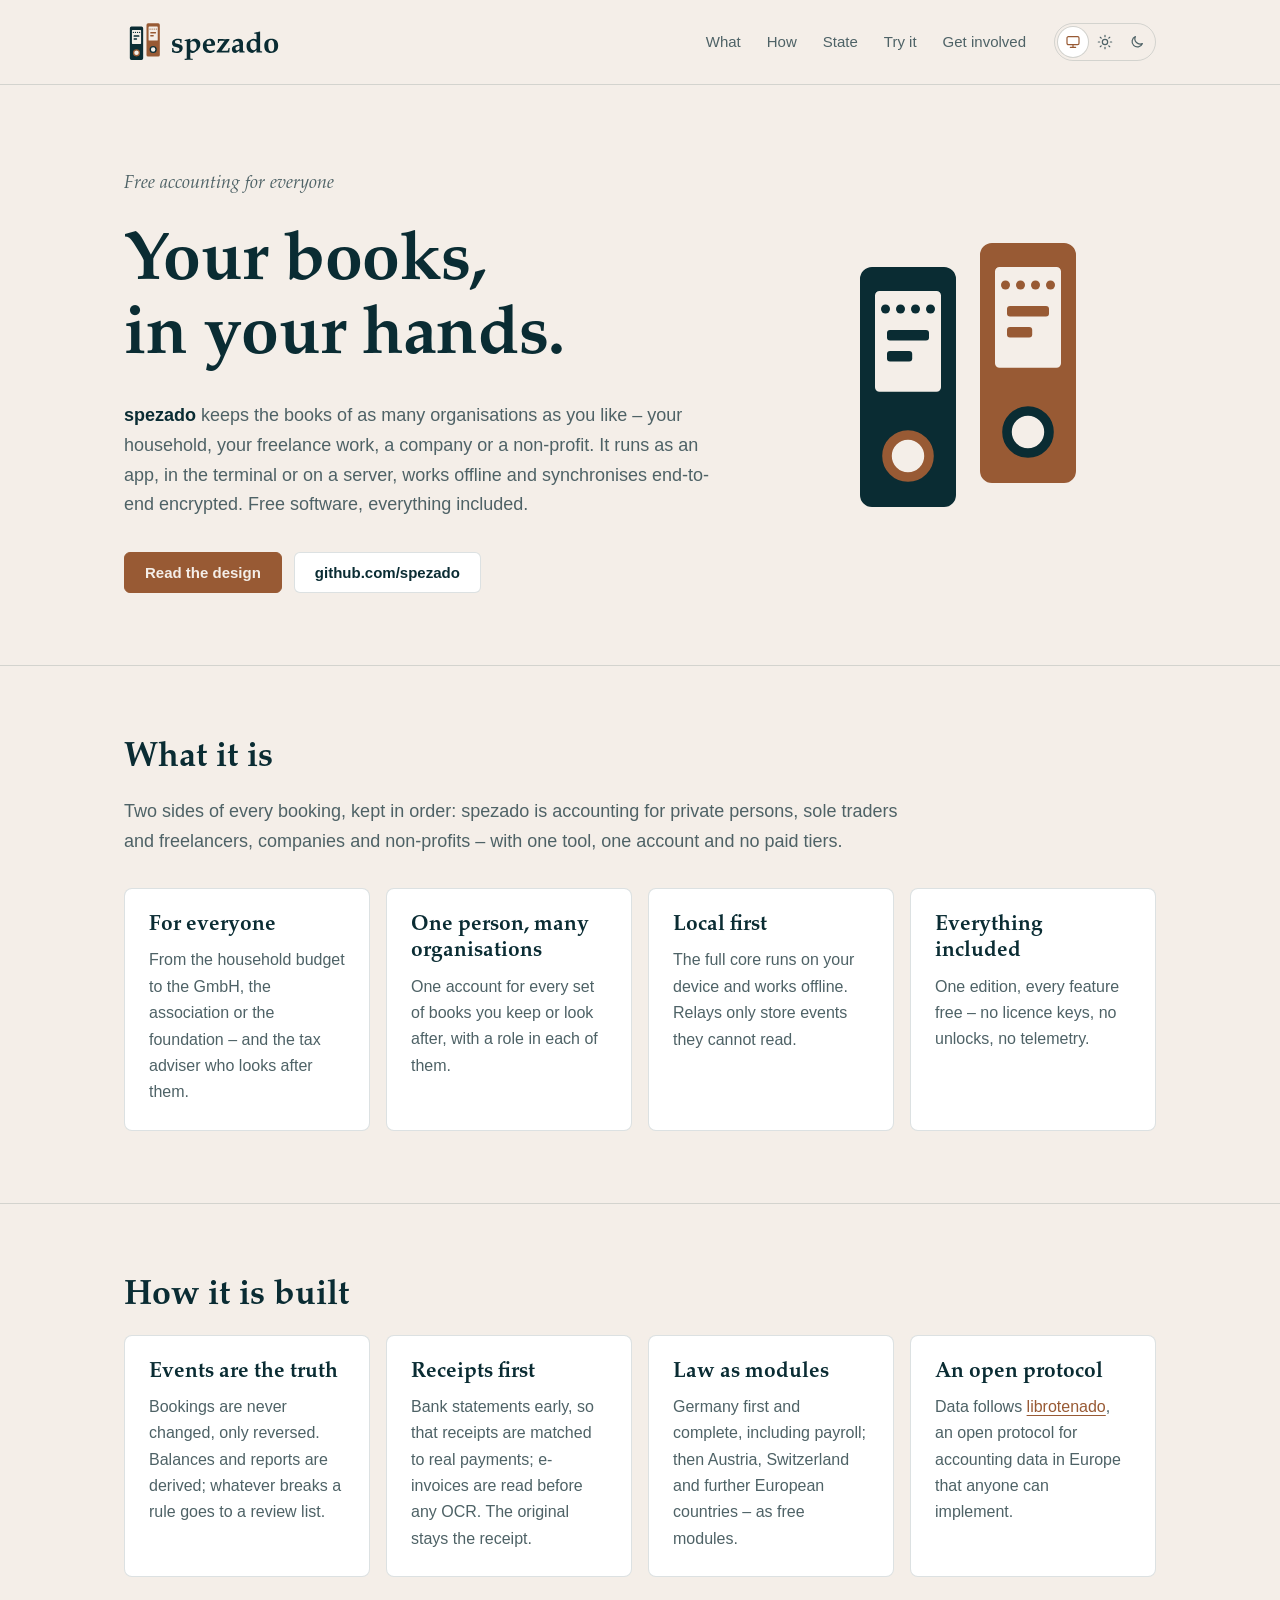
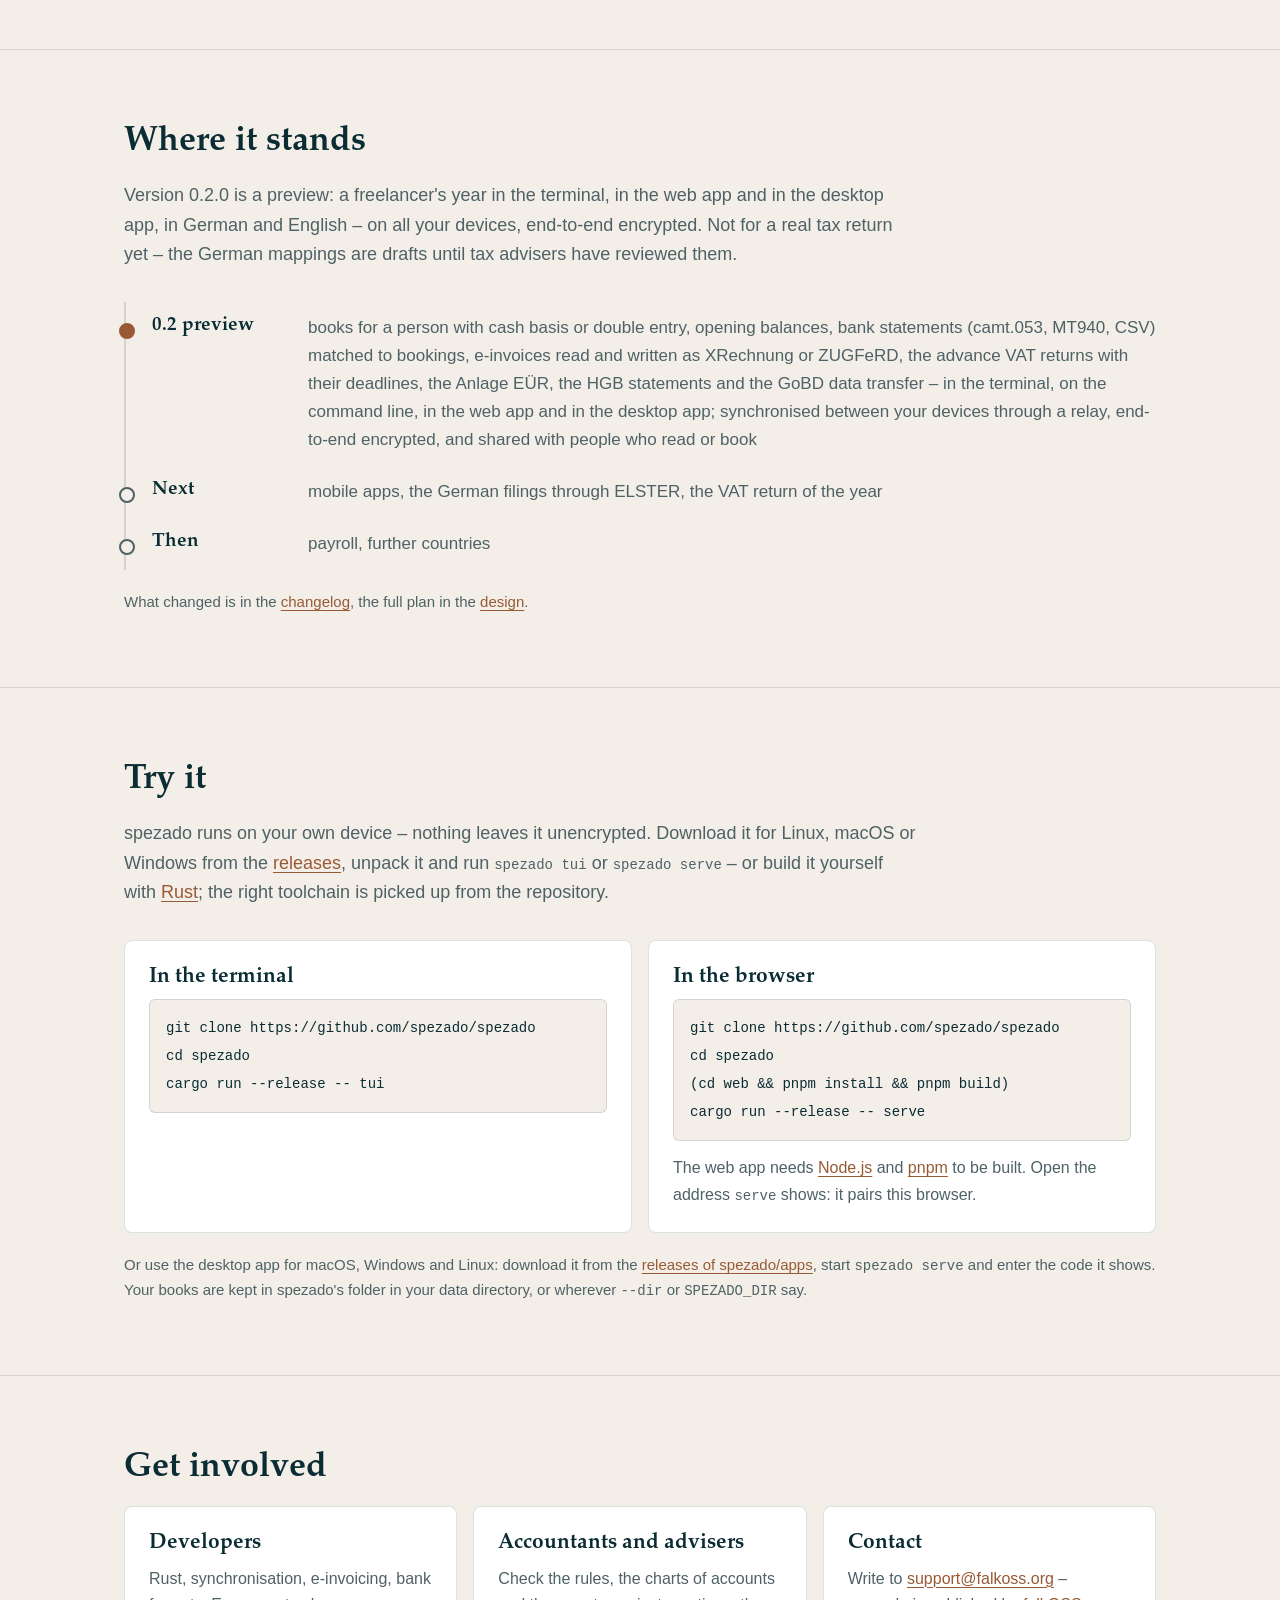
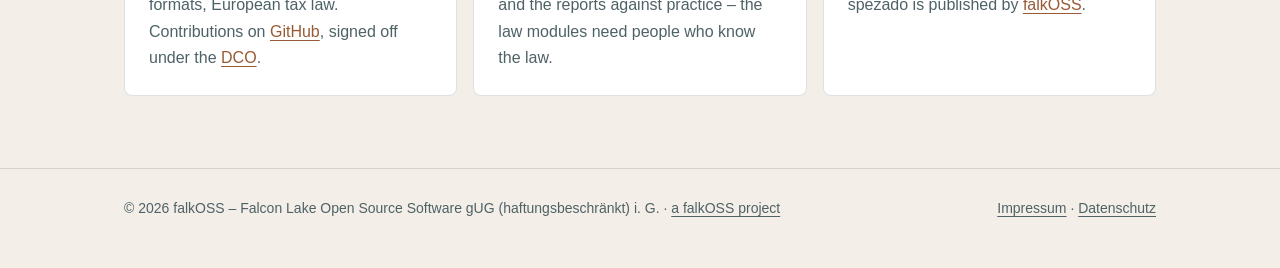
==== commit bbdba7ed: "spezado website: version 0.2, synchronisation, the download Co-Authored-By: Claude Opus 5.5 <noreply" ====
--- a/index.html
+++ b/index.html
@@ -107,12 +107,13 @@
     <section id="state">
       <div class="wrap">
         <h2>Where it stands</h2>
-        <p class="lead">Version 0.1.0 is a preview: a freelancer's year in the terminal, in the web app and in the desktop
-          app, in German and English. Not for a real tax return yet – the German mappings are drafts until tax advisers have reviewed them.</p>
+        <p class="lead">Version 0.2.0 is a preview: a freelancer's year in the terminal, in the web app and in the desktop
+          app, in German and English – on all your devices, end-to-end encrypted. Not for a real tax return yet – the
+          German mappings are drafts until tax advisers have reviewed them.</p>
         <ol class="steps">
-          <li class="now"><span class="name">0.1 preview</span><span class="what">books for a person with cash basis or double entry, opening balances, bank statements (camt.053, MT940, CSV) matched to bookings, e-invoices read and written as XRechnung or ZUGFeRD, the advance VAT returns with their deadlines, the Anlage EÜR, the HGB statements and the GoBD data transfer – in the terminal, on the command line, in the web app and in the desktop app</span></li>
-          <li><span class="name">Next</span><span class="what">mobile apps, synchronisation between devices end-to-end encrypted, organisations and people with roles</span></li>
-          <li><span class="name">Then</span><span class="what">the German filings through ELSTER, payroll, further countries</span></li>
+          <li class="now"><span class="name">0.2 preview</span><span class="what">books for a person with cash basis or double entry, opening balances, bank statements (camt.053, MT940, CSV) matched to bookings, e-invoices read and written as XRechnung or ZUGFeRD, the advance VAT returns with their deadlines, the Anlage EÜR, the HGB statements and the GoBD data transfer – in the terminal, on the command line, in the web app and in the desktop app; synchronised between your devices through a relay, end-to-end encrypted, and shared with people who read or book</span></li>
+          <li><span class="name">Next</span><span class="what">mobile apps, the German filings through ELSTER, the VAT return of the year</span></li>
+          <li><span class="name">Then</span><span class="what">payroll, further countries</span></li>
         </ol>
         <p class="note">What changed is in the <a href="https://github.com/spezado/spezado/blob/main/CHANGELOG.md">changelog</a>, the full plan in the <a href="https://github.com/spezado/spezado/blob/main/docs/spec.md">design</a>.</p>
       </div>
@@ -121,7 +122,9 @@
     <section id="try">
       <div class="wrap">
         <h2>Try it</h2>
-        <p class="lead">spezado runs on your own device – nothing leaves it. Build it with
+        <p class="lead">spezado runs on your own device – nothing leaves it unencrypted. Download it for Linux, macOS or
+          Windows from the <a href="https://github.com/spezado/spezado/releases">releases</a>, unpack it and
+          run <code>spezado tui</code> or <code>spezado serve</code> – or build it yourself with
           <a href="https://rustup.rs">Rust</a>; the right toolchain is picked up from the repository.</p>
         <div class="grid two">
           <div class="cell">
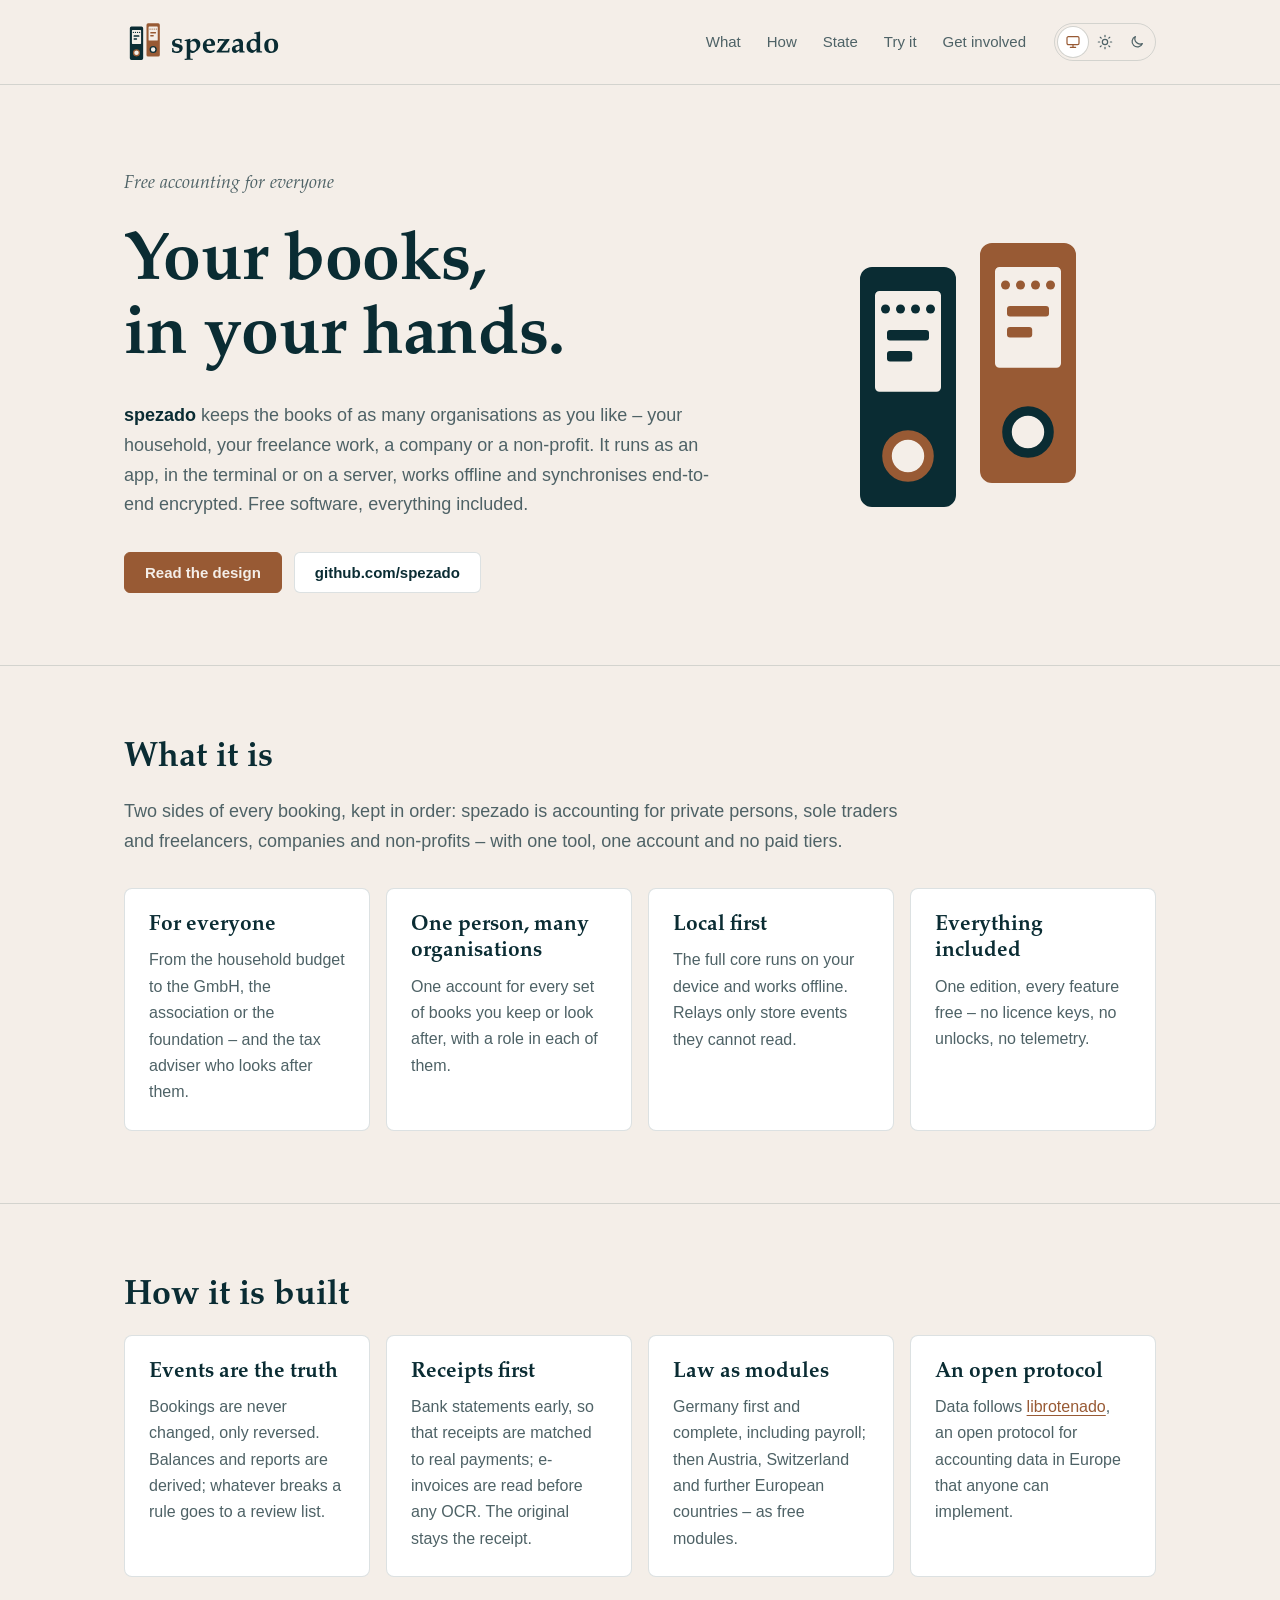
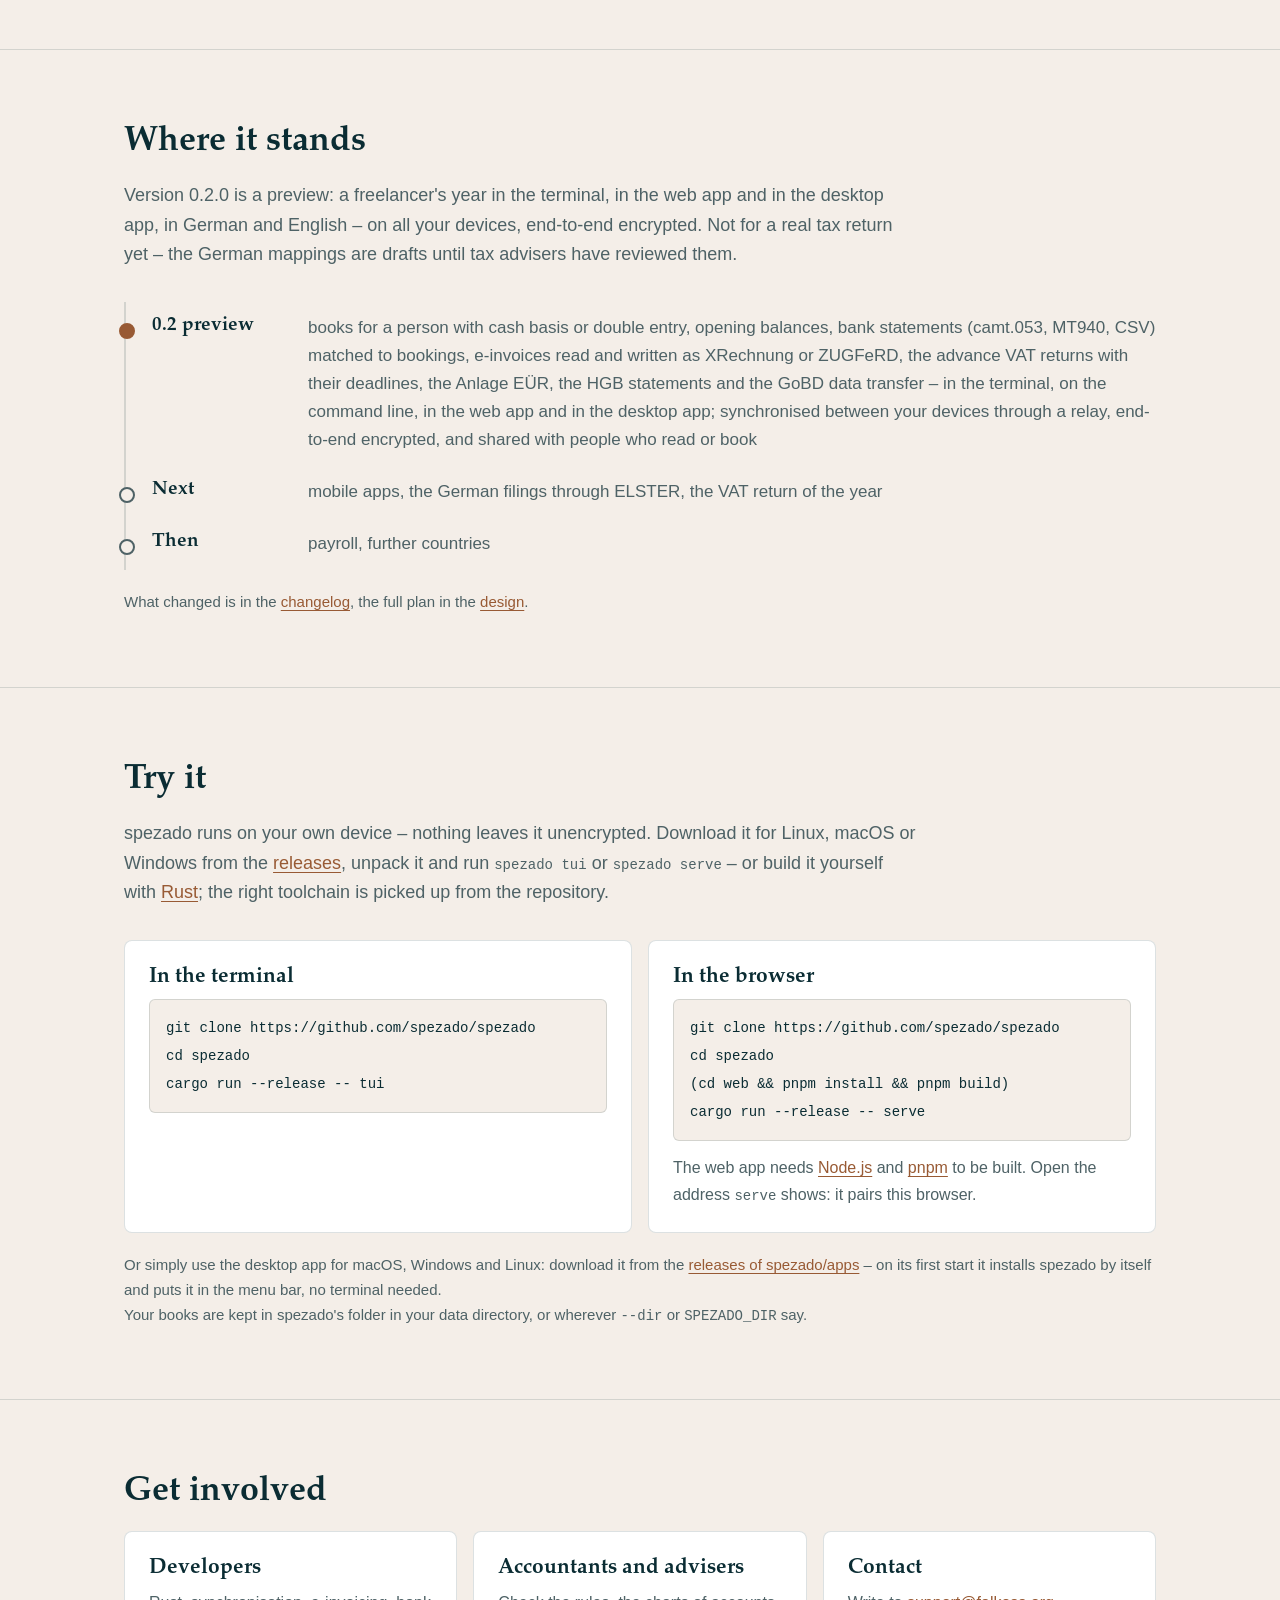
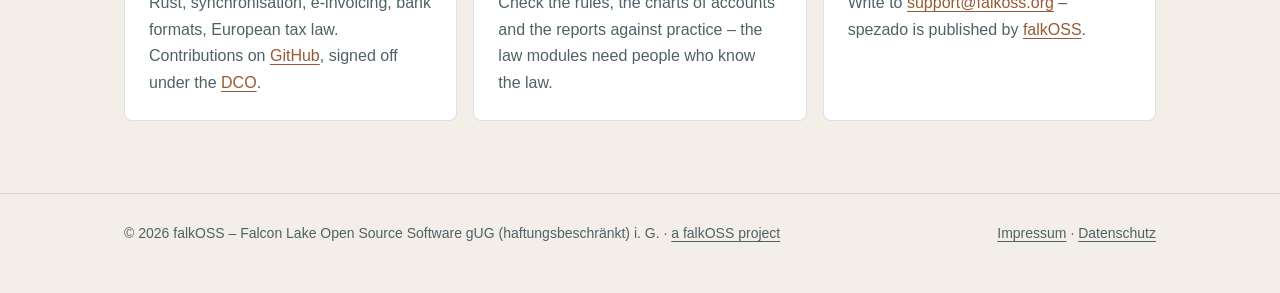
==== commit 9194742b: "The desktop app installs spezado by itself Co-Authored-By: Claude Opus 5.5 <noreply@anthropic.com> S" ====
--- a/index.html
+++ b/index.html
@@ -142,9 +142,9 @@
             <p>The web app needs <a href="https://nodejs.org">Node.js</a> and <a href="https://pnpm.io">pnpm</a> to be built. Open the address <code>serve</code> shows: it pairs this browser.</p>
           </div>
         </div>
-        <p class="note">Or use the desktop app for macOS, Windows and Linux: download it from the
-          <a href="https://github.com/spezado/apps/releases">releases of spezado/apps</a>, start <code>spezado serve</code> and
-          enter the code it shows.</p>
+        <p class="note">Or simply use the desktop app for macOS, Windows and Linux: download it from the
+          <a href="https://github.com/spezado/apps/releases">releases of spezado/apps</a> – on its first start it installs
+          spezado by itself and puts it in the menu bar, no terminal needed.</p>
         <p class="note">Your books are kept in spezado's folder in your data directory, or wherever <code>--dir</code> or <code>SPEZADO_DIR</code> say.</p>
       </div>
     </section>
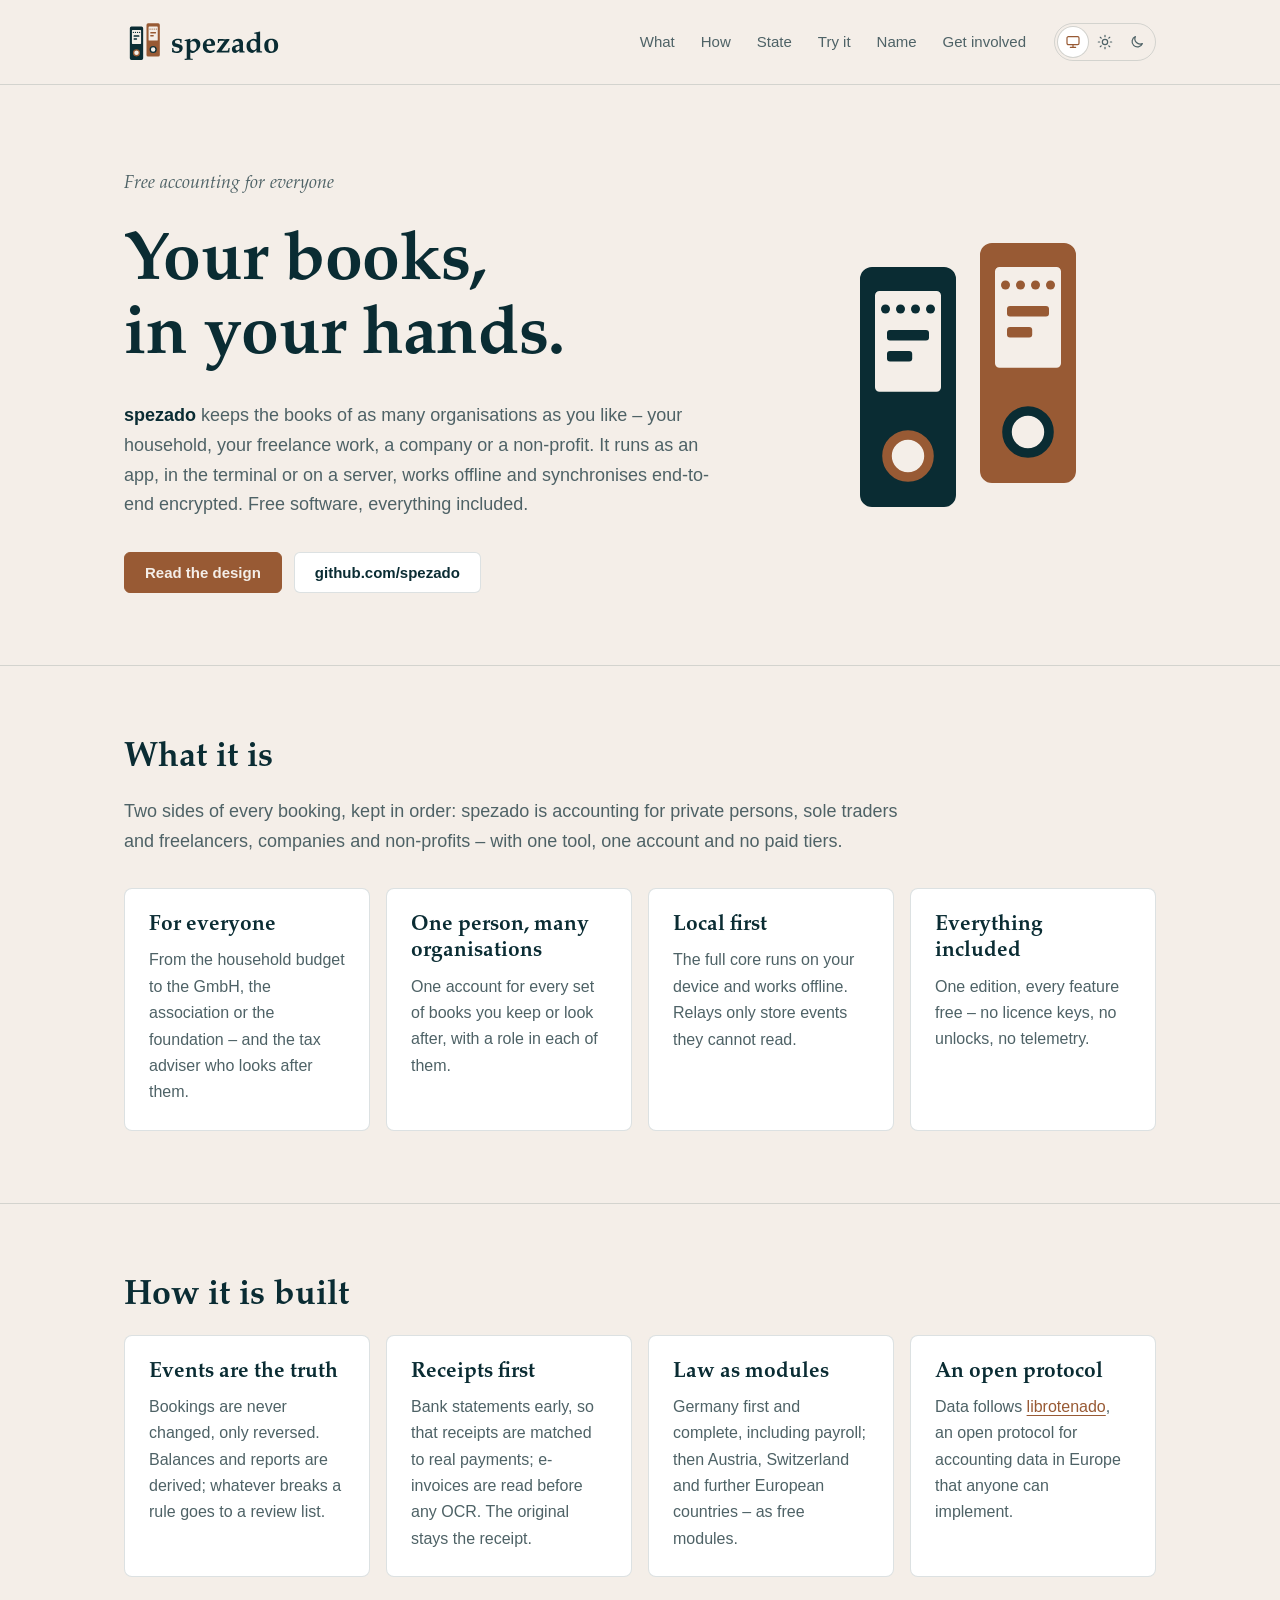
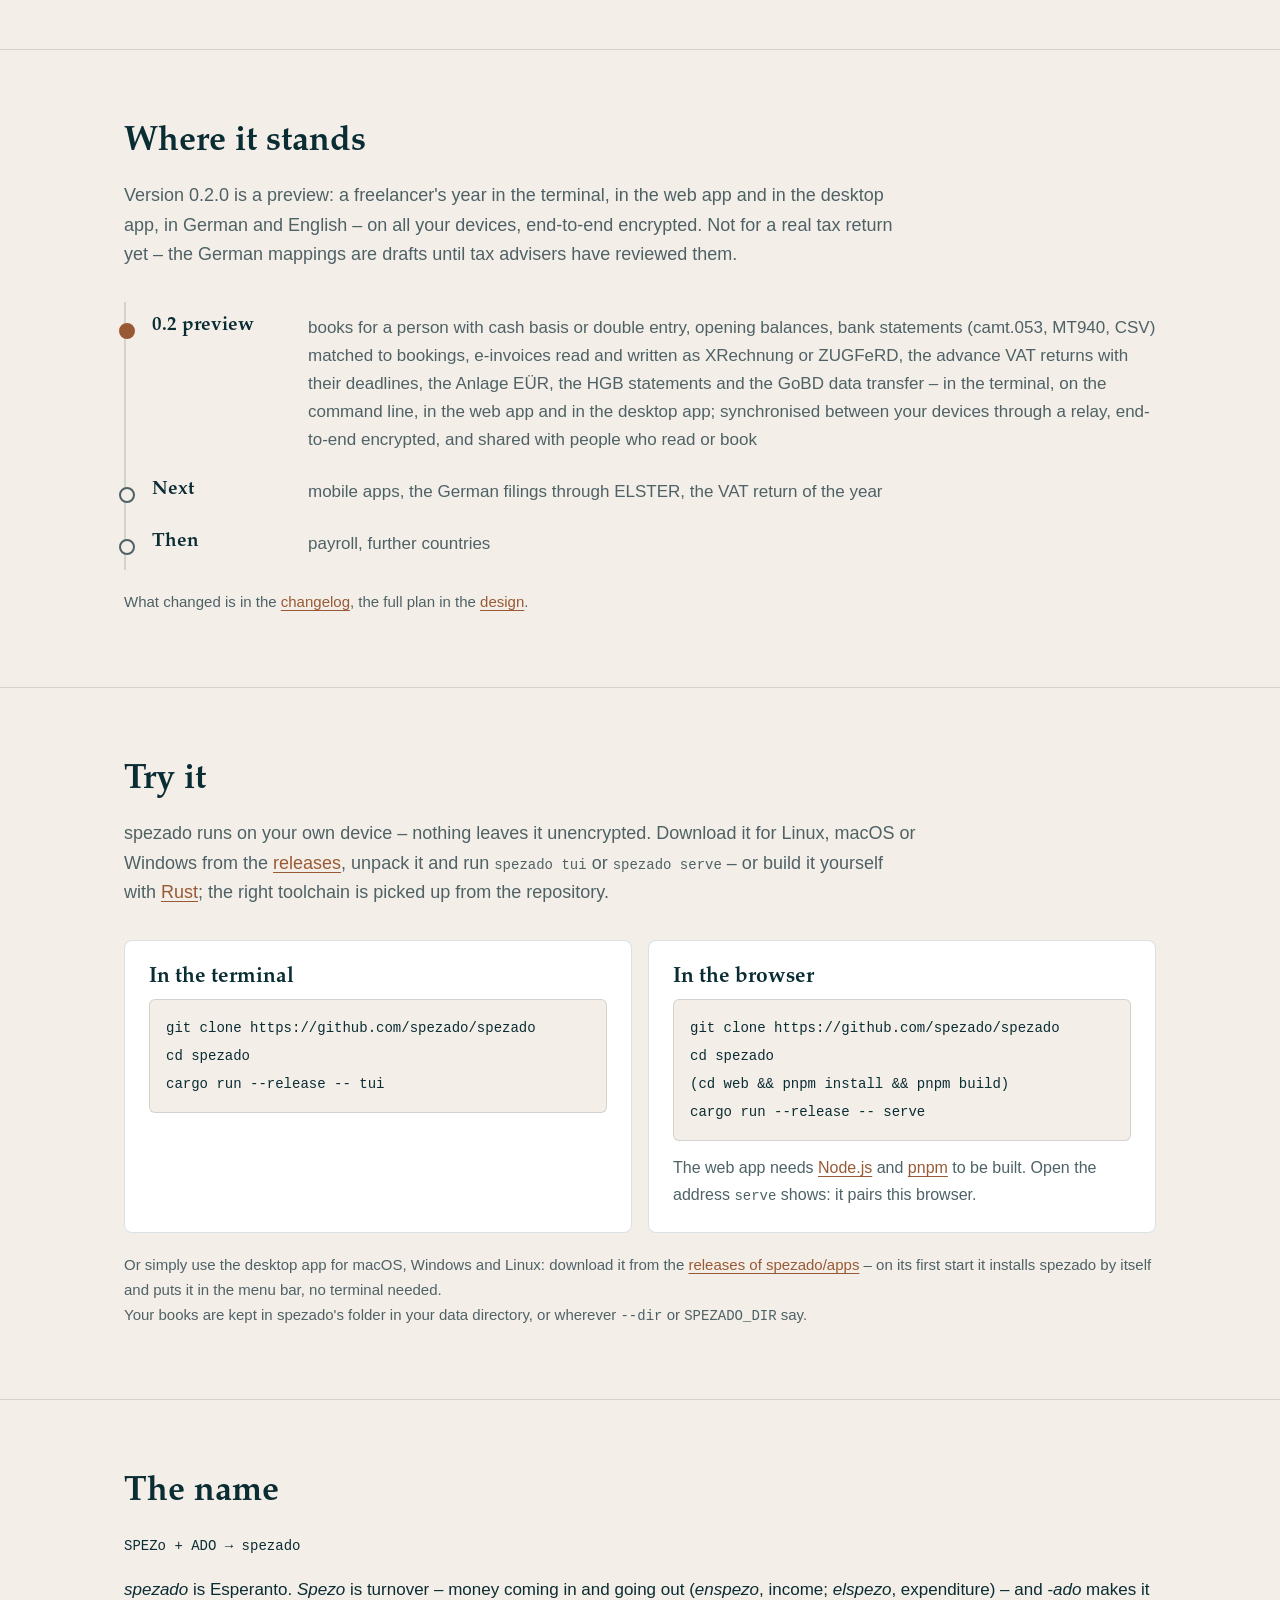
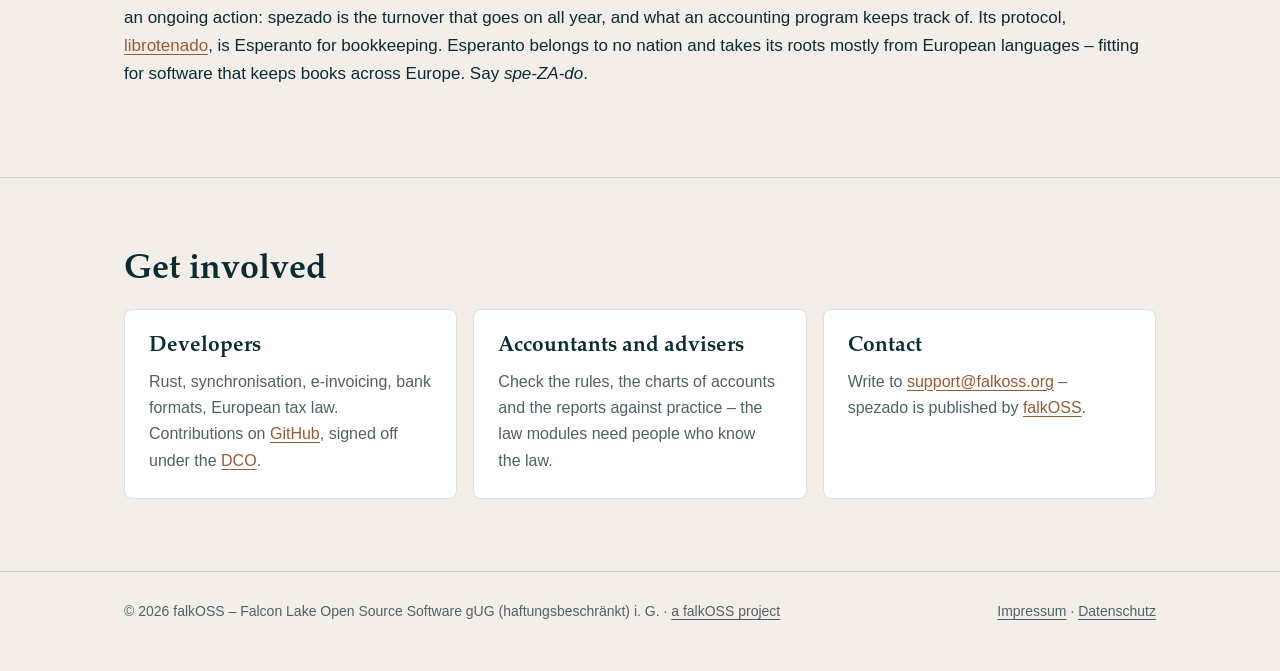
==== commit 8bcde2d6: "Explain the name spezado Same text in every place, as falkoss/starterpack docs/naming.md asks.  Co-A" ====
--- a/index.html
+++ b/index.html
@@ -40,6 +40,7 @@
           <a href="#how">How</a>
           <a href="#state">State</a>
           <a href="#try">Try it</a>
+          <a href="#name">Name</a>
           <a href="#involved">Get involved</a>
         </nav>
         <div class="theme" role="group" aria-label="Colour scheme" hidden>
@@ -149,6 +150,19 @@
       </div>
     </section>
 
+    <section id="name">
+      <div class="wrap">
+        <h2>The name</h2>
+        <p><code>SPEZo + ADO → spezado</code></p>
+        <p><em>spezado</em> is Esperanto. <em>Spezo</em> is turnover – money coming in and going out (<em>enspezo</em>,
+          income; <em>elspezo</em>, expenditure) – and <em>-ado</em> makes it an ongoing action: spezado is the turnover
+          that goes on all year, and what an accounting program keeps track of. Its protocol,
+          <a href="https://librotenado.org">librotenado</a>, is Esperanto for bookkeeping. Esperanto belongs to no
+          nation and takes its roots mostly from European languages – fitting for software that keeps books across
+          Europe. Say <em>spe-ZA-do</em>.</p>
+      </div>
+    </section>
+
     <section id="involved">
       <div class="wrap">
         <h2>Get involved</h2>
